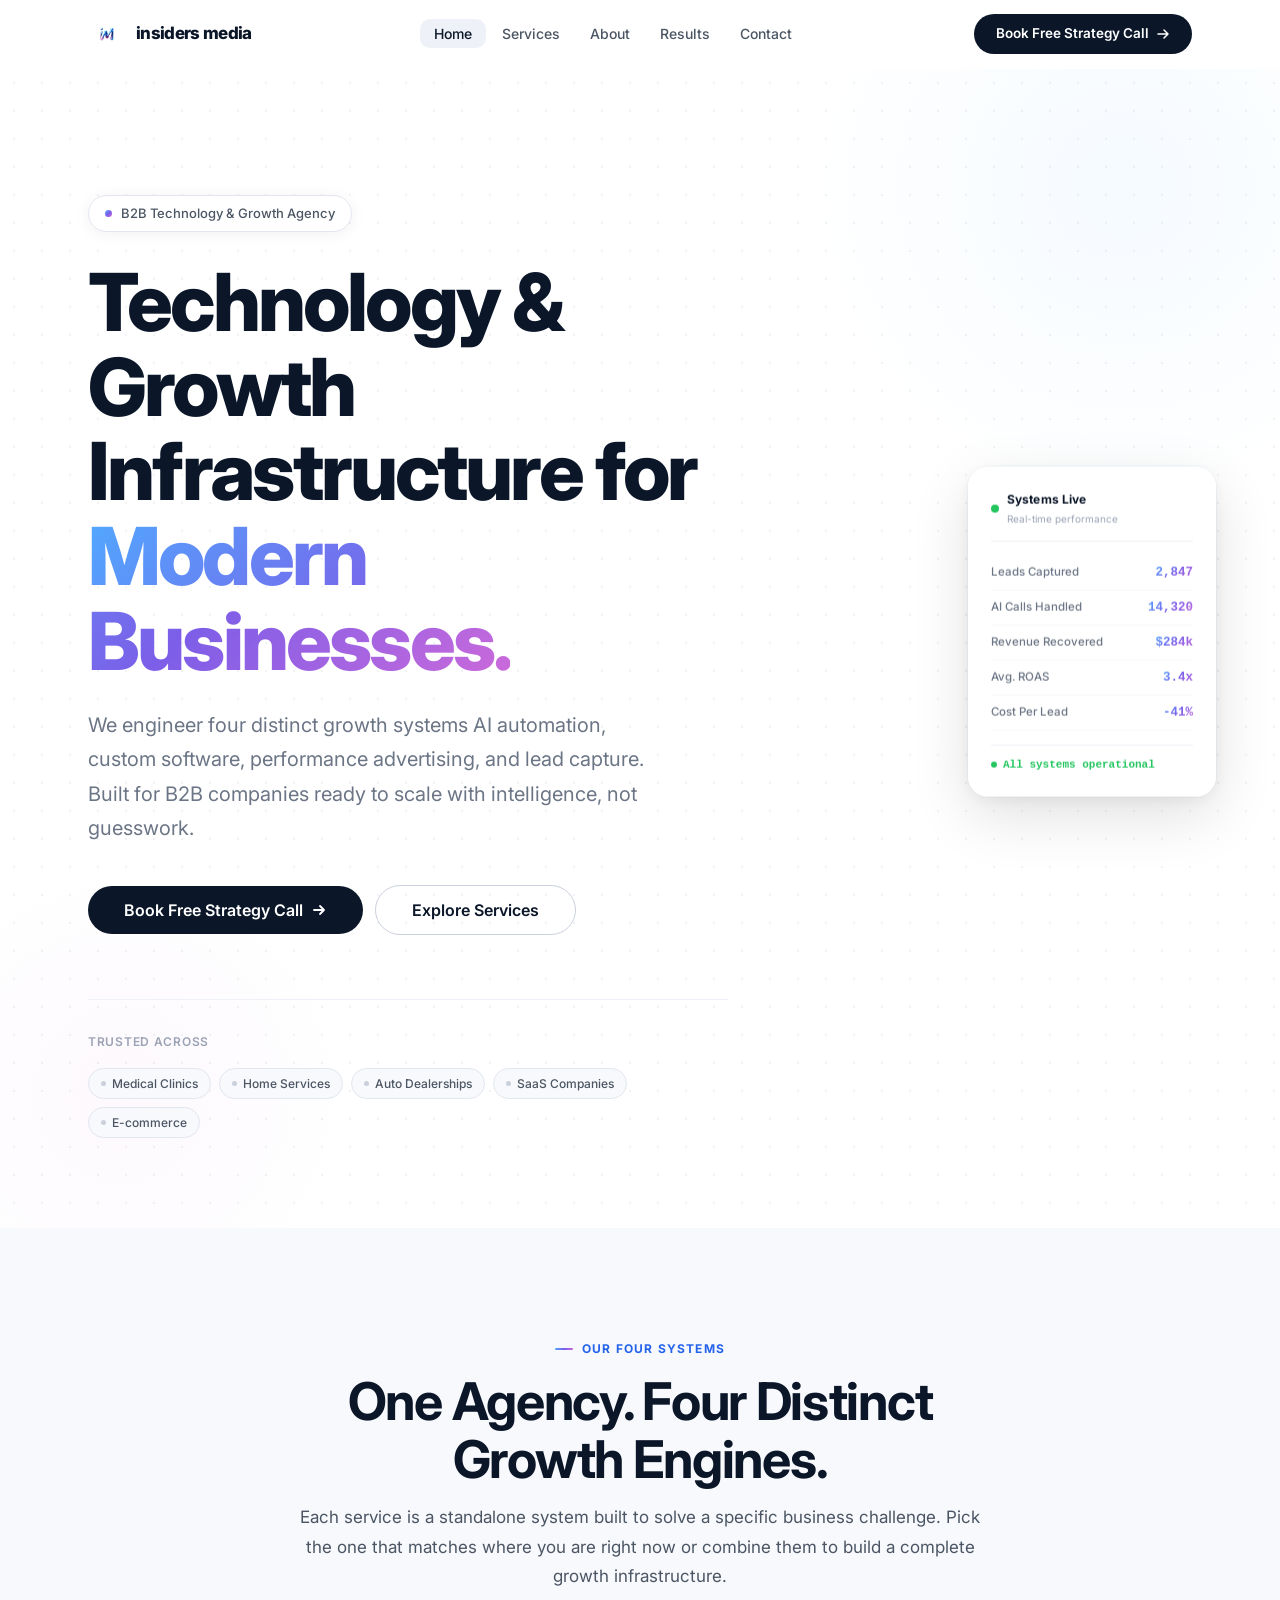
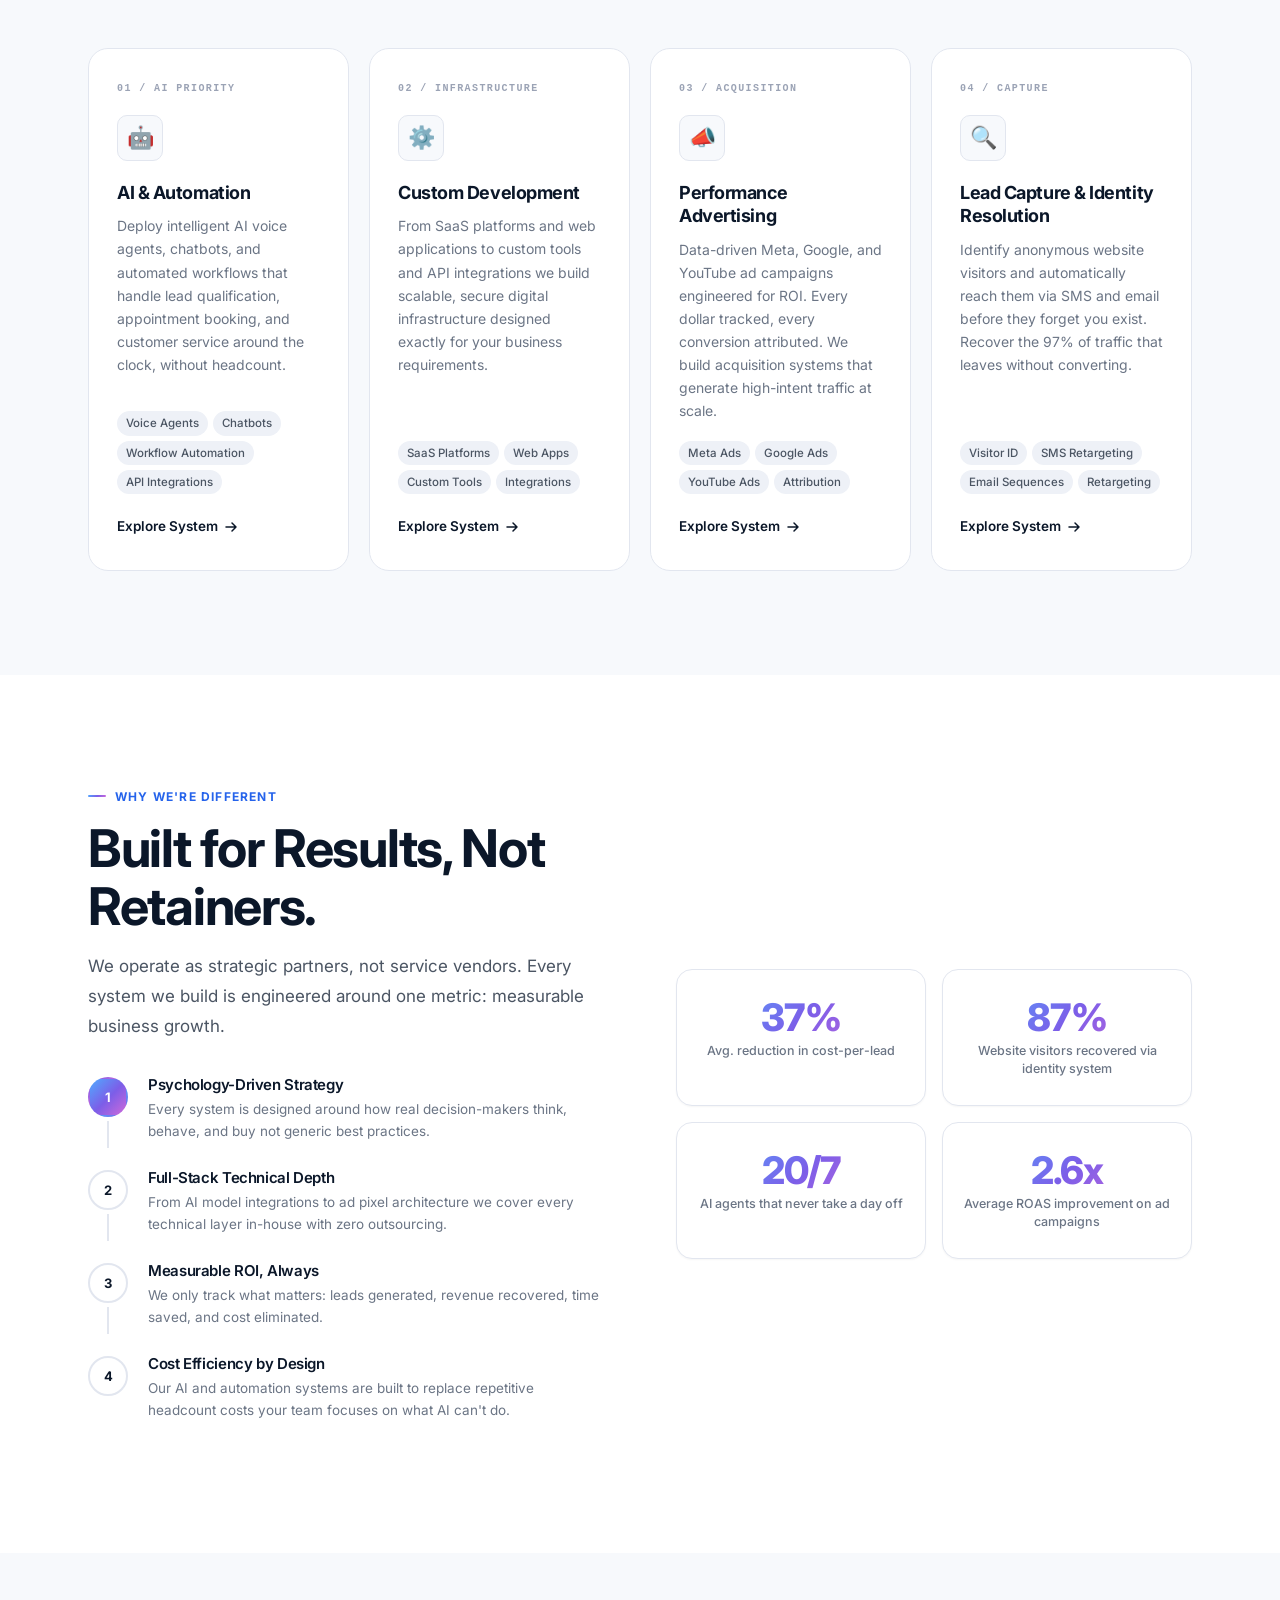
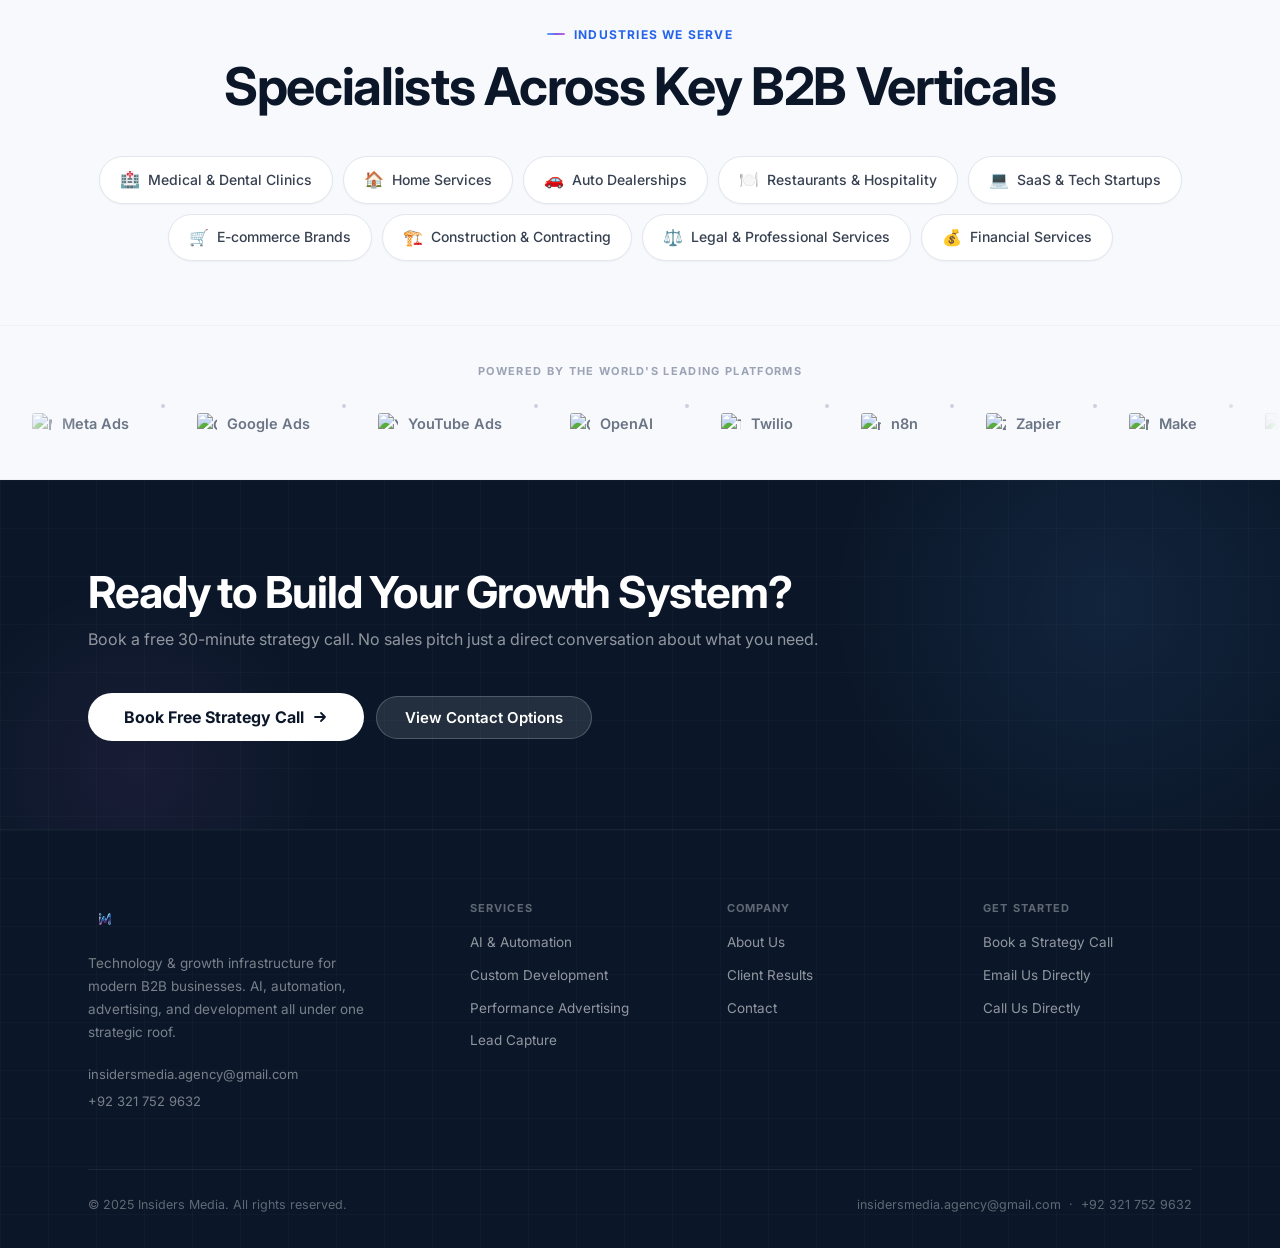
==== index.html @ ef4b0800 "Initial commit: Insiders Media website rebuild" ====
<!DOCTYPE html>
<html lang="en">
<head>
  <meta charset="UTF-8" />
  <meta name="viewport" content="width=device-width, initial-scale=1.0" />
  <meta name="description" content="Insiders Media is a B2B Technology & Growth Agency delivering AI automation, custom software, performance advertising, and lead capture systems that scale your business." />
  <meta name="author" content="Insiders Media" />
  <meta property="og:title" content="Insiders Media B2B Technology & Growth Agency" />
  <meta property="og:description" content="AI automation, custom development, performance advertising, and lead capture systems for modern B2B businesses." />
  <meta property="og:type" content="website" />
  <title>Insiders Media Technology & Growth Infrastructure for Modern Businesses</title>
  <link rel="icon" href="assets/logo-icon.png" type="image/png" />
  <link rel="stylesheet" href="css/style.css" />
</head>
<body>

<!-- ══════════════════════════════════════════════════════════
     NAVIGATION
══════════════════════════════════════════════════════════ -->
<nav class="nav" id="main-nav" role="navigation" aria-label="Main navigation">
  <div class="nav__inner">
    <a href="index.html" class="nav__logo" aria-label="Insiders Media Home">
      <img src="assets/logo-icon.png" alt="Insiders Media logo" />
      <span class="nav__logo-text">insiders media</span>
    </a>
    <ul class="nav__links" role="list">
      <li><a href="index.html">Home</a></li>
      <li><a href="services.html">Services</a></li>
      <li><a href="about.html">About</a></li>
      <li><a href="results.html">Results</a></li>
      <li><a href="contact.html">Contact</a></li>
    </ul>
    <a href="contact.html" class="nav__cta desktop-cta" id="nav-cta-desktop">
      <span>Book Free Strategy Call</span>
      <svg class="arrow" width="14" height="14" viewBox="0 0 14 14" fill="none"><path d="M2 7h10M8 3l4 4-4 4" stroke="currentColor" stroke-width="1.5" stroke-linecap="round" stroke-linejoin="round"/></svg>
    </a>
    <button class="nav__hamburger" id="hamburger" aria-label="Toggle navigation" aria-expanded="false">
      <span></span><span></span><span></span>
    </button>
  </div>
  <div class="nav__mobile" id="mobile-menu" role="menu">
    <a href="index.html" role="menuitem">Home</a>
    <a href="services.html" role="menuitem">Services</a>
    <a href="about.html" role="menuitem">About</a>
    <a href="results.html" role="menuitem">Results</a>
    <a href="contact.html" role="menuitem">Contact</a>
    <a href="contact.html" class="nav__cta" id="nav-cta-mobile" role="menuitem">Book Free Strategy Call</a>
  </div>
</nav>

<!-- ══════════════════════════════════════════════════════════
     HERO
══════════════════════════════════════════════════════════ -->
<section class="hero" aria-labelledby="hero-heading" style="position:relative;">
  <!-- Floating Metrics Card (visible on wide screens) -->
  <div class="hero-metrics" aria-hidden="true">
    <div class="hero-metrics__hdr">
      <span class="status-dot"></span>
      <div>
        <div class="hero-metrics__title">Systems Live</div>
        <div class="hero-metrics__sub">Real-time performance</div>
      </div>
    </div>
    <div class="metric-row">
      <span class="metric-lbl">Leads Captured</span>
      <span class="metric-val" data-tick="2847">2,847</span>
    </div>
    <div class="metric-row">
      <span class="metric-lbl">AI Calls Handled</span>
      <span class="metric-val" data-tick="14320">14,320</span>
    </div>
    <div class="metric-row">
      <span class="metric-lbl">Revenue Recovered</span>
      <span class="metric-val">$284k</span>
    </div>
    <div class="metric-row">
      <span class="metric-lbl">Avg. ROAS</span>
      <span class="metric-val">3.4x</span>
    </div>
    <div class="metric-row">
      <span class="metric-lbl">Cost Per Lead</span>
      <span class="metric-val">-41%</span>
    </div>
    <div class="hero-metrics__ftr">
      <span class="status-dot" style="width:6px;height:6px;"></span>
      All systems operational
    </div>
  </div>
  <div class="container">
    <div class="hero__inner">
      <div class="hero__badge fade-up">
        <span class="hero__badge-dot"></span>
        B2B Technology &amp; Growth Agency
      </div>
      <h1 id="hero-heading" class="fade-up delay-1">
        Technology &amp; Growth<br>
        Infrastructure for<br>
        <span class="gradient-text">Modern Businesses.</span>
      </h1>
      <p class="hero__desc fade-up delay-2">
        We engineer four distinct growth systems AI automation, custom software, performance advertising, and lead capture. Built for B2B companies ready to scale with intelligence, not guesswork.
      </p>
      <div class="hero__actions fade-up delay-3">
        <a href="contact.html" class="btn btn--primary btn--lg" id="hero-cta-primary">
          <span>Book Free Strategy Call</span>
          <svg class="arrow" width="16" height="16" viewBox="0 0 16 16" fill="none"><path d="M3 8h10M9 4l4 4-4 4" stroke="currentColor" stroke-width="1.8" stroke-linecap="round" stroke-linejoin="round"/></svg>
        </a>
        <a href="services.html" class="btn btn--outline btn--lg" id="hero-cta-secondary">
          <span>Explore Services</span>
        </a>
      </div>
      <div class="hero__trust fade-up delay-4">
        <span class="hero__trust-label">Trusted Across</span>
        <div class="hero__trust-items">
          <span class="trust-tag"><span class="trust-tag-dot"></span>Medical Clinics</span>
          <span class="trust-tag"><span class="trust-tag-dot"></span>Home Services</span>
          <span class="trust-tag"><span class="trust-tag-dot"></span>Auto Dealerships</span>
          <span class="trust-tag"><span class="trust-tag-dot"></span>SaaS Companies</span>
          <span class="trust-tag"><span class="trust-tag-dot"></span>E-commerce</span>
        </div>
      </div>
    </div>
  </div>
</section>

<!-- ══════════════════════════════════════════════════════════
     4 PILLARS
══════════════════════════════════════════════════════════ -->
<section class="section section--alt" id="services" aria-labelledby="pillars-heading">
  <div class="container">
    <div class="section-header fade-up">
      <span class="section-label">Our Four Systems</span>
      <h2 id="pillars-heading">One Agency. Four Distinct Growth Engines.</h2>
      <p>Each service is a standalone system built to solve a specific business challenge. Pick the one that matches where you are right now or combine them to build a complete growth infrastructure.</p>
    </div>

    <div class="pillar-grid">
      <!-- Pillar 1: AI & Automation -->
      <article class="pillar-card fade-up delay-1" id="pillar-ai">
        <div class="pillar-card__num">01 / AI Priority</div>
        <div class="pillar-card__icon" data-hover="⚡">🤖</div>
        <h3>AI &amp; Automation</h3>
        <p>Deploy intelligent AI voice agents, chatbots, and automated workflows that handle lead qualification, appointment booking, and customer service around the clock, without headcount.</p>
        <div class="pillar-card__tags">
          <span class="tag">Voice Agents</span>
          <span class="tag">Chatbots</span>
          <span class="tag">Workflow Automation</span>
          <span class="tag">API Integrations</span>
        </div>
        <a href="services.html#ai-automation" class="pillar-card__link" id="pillar-ai-link">
          Explore System
          <svg width="14" height="14" viewBox="0 0 14 14" fill="none"><path d="M2 7h10M8 3l4 4-4 4" stroke="currentColor" stroke-width="1.5" stroke-linecap="round" stroke-linejoin="round"/></svg>
        </a>
      </article>

      <!-- Pillar 2: Custom Development -->
      <article class="pillar-card fade-up delay-2" id="pillar-dev">
        <div class="pillar-card__num">02 / Infrastructure</div>
        <div class="pillar-card__icon" data-hover="🚀">⚙️</div>
        <h3>Custom Development</h3>
        <p>From SaaS platforms and web applications to custom tools and API integrations we build scalable, secure digital infrastructure designed exactly for your business requirements.</p>
        <div class="pillar-card__tags">
          <span class="tag">SaaS Platforms</span>
          <span class="tag">Web Apps</span>
          <span class="tag">Custom Tools</span>
          <span class="tag">Integrations</span>
        </div>
        <a href="services.html#development" class="pillar-card__link" id="pillar-dev-link">
          Explore System
          <svg width="14" height="14" viewBox="0 0 14 14" fill="none"><path d="M2 7h10M8 3l4 4-4 4" stroke="currentColor" stroke-width="1.5" stroke-linecap="round" stroke-linejoin="round"/></svg>
        </a>
      </article>

      <!-- Pillar 3: Advertising -->
      <article class="pillar-card fade-up delay-3" id="pillar-ads">
        <div class="pillar-card__num">03 / Acquisition</div>
        <div class="pillar-card__icon" data-hover="📊">📣</div>
        <h3>Performance Advertising</h3>
        <p>Data-driven Meta, Google, and YouTube ad campaigns engineered for ROI. Every dollar tracked, every conversion attributed. We build acquisition systems that generate high-intent traffic at scale.</p>
        <div class="pillar-card__tags">
          <span class="tag">Meta Ads</span>
          <span class="tag">Google Ads</span>
          <span class="tag">YouTube Ads</span>
          <span class="tag">Attribution</span>
        </div>
        <a href="services.html#advertising" class="pillar-card__link" id="pillar-ads-link">
          Explore System
          <svg width="14" height="14" viewBox="0 0 14 14" fill="none"><path d="M2 7h10M8 3l4 4-4 4" stroke="currentColor" stroke-width="1.5" stroke-linecap="round" stroke-linejoin="round"/></svg>
        </a>
      </article>

      <!-- Pillar 4: Lead Capture -->
      <article class="pillar-card fade-up delay-4" id="pillar-lead">
        <div class="pillar-card__num">04 / Capture</div>
        <div class="pillar-card__icon" data-hover="🎯">🔍</div>
        <h3>Lead Capture &amp; Identity Resolution</h3>
        <p>Identify anonymous website visitors and automatically reach them via SMS and email before they forget you exist. Recover the 97% of traffic that leaves without converting.</p>
        <div class="pillar-card__tags">
          <span class="tag">Visitor ID</span>
          <span class="tag">SMS Retargeting</span>
          <span class="tag">Email Sequences</span>
          <span class="tag">Retargeting</span>
        </div>
        <a href="services.html#lead-capture" class="pillar-card__link" id="pillar-lead-link">
          Explore System
          <svg width="14" height="14" viewBox="0 0 14 14" fill="none"><path d="M2 7h10M8 3l4 4-4 4" stroke="currentColor" stroke-width="1.5" stroke-linecap="round" stroke-linejoin="round"/></svg>
        </a>
      </article>
    </div>
  </div>
</section>

<!-- ══════════════════════════════════════════════════════════
     WHY INSIDERS MEDIA
══════════════════════════════════════════════════════════ -->
<section class="section" id="why-us" aria-labelledby="why-heading">
  <div class="container">
    <div class="why-grid">
      <div class="why-text fade-up">
        <span class="section-label">Why We're Different</span>
        <h2 id="why-heading">Built for Results, Not Retainers.</h2>
        <p>We operate as strategic partners, not service vendors. Every system we build is engineered around one metric: measurable business growth.</p>

        <div class="methodology-steps mt-8">
          <div class="mstep active">
            <div class="mstep__num">1</div>
            <div class="mstep__content">
              <h4>Psychology-Driven Strategy</h4>
              <p>Every system is designed around how real decision-makers think, behave, and buy not generic best practices.</p>
            </div>
          </div>
          <div class="mstep">
            <div class="mstep__num">2</div>
            <div class="mstep__content">
              <h4>Full-Stack Technical Depth</h4>
              <p>From AI model integrations to ad pixel architecture we cover every technical layer in-house with zero outsourcing.</p>
            </div>
          </div>
          <div class="mstep">
            <div class="mstep__num">3</div>
            <div class="mstep__content">
              <h4>Measurable ROI, Always</h4>
              <p>We only track what matters: leads generated, revenue recovered, time saved, and cost eliminated.</p>
            </div>
          </div>
          <div class="mstep">
            <div class="mstep__num">4</div>
            <div class="mstep__content">
              <h4>Cost Efficiency by Design</h4>
              <p>Our AI and automation systems are built to replace repetitive headcount costs your team focuses on what AI can't do.</p>
            </div>
          </div>
        </div>
      </div>

      <div class="stats-quad fade-up delay-2">
        <div class="stat-box">
          <div class="stat-box__num" data-counter="41" data-suffix="%">41%</div>
          <div class="stat-box__label">Avg. reduction in cost-per-lead</div>
        </div>
        <div class="stat-box">
          <div class="stat-box__num" data-counter="97" data-suffix="%">97%</div>
          <div class="stat-box__label">Website visitors recovered via identity system</div>
        </div>
        <div class="stat-box">
          <div class="stat-box__num" data-counter="24" data-suffix="/7">24/7</div>
          <div class="stat-box__label">AI agents that never take a day off</div>
        </div>
        <div class="stat-box">
          <div class="stat-box__num" data-counter="3.2" data-suffix="x">3.2x</div>
          <div class="stat-box__label">Average ROAS improvement on ad campaigns</div>
        </div>
      </div>
    </div>
  </div>
</section>

<!-- ══════════════════════════════════════════════════════════
     INDUSTRIES
══════════════════════════════════════════════════════════ -->
<section class="section--sm section--alt" aria-labelledby="industries-heading">
  <div class="container text-center">
    <span class="section-label" style="justify-content: center;">Industries We Serve</span>
    <h2 id="industries-heading" class="fade-up">Specialists Across Key B2B Verticals</h2>
    <div class="industries-wrap fade-up delay-1">
      <span class="industry-pill"><span class="industry-pill-icon">🏥</span> Medical &amp; Dental Clinics</span>
      <span class="industry-pill"><span class="industry-pill-icon">🏠</span> Home Services</span>
      <span class="industry-pill"><span class="industry-pill-icon">🚗</span> Auto Dealerships</span>
      <span class="industry-pill"><span class="industry-pill-icon">🍽️</span> Restaurants &amp; Hospitality</span>
      <span class="industry-pill"><span class="industry-pill-icon">💻</span> SaaS &amp; Tech Startups</span>
      <span class="industry-pill"><span class="industry-pill-icon">🛒</span> E-commerce Brands</span>
      <span class="industry-pill"><span class="industry-pill-icon">🏗️</span> Construction &amp; Contracting</span>
      <span class="industry-pill"><span class="industry-pill-icon">⚖️</span> Legal &amp; Professional Services</span>
      <span class="industry-pill"><span class="industry-pill-icon">💰</span> Financial Services</span>
    </div>
  </div>
</section>

<!-- ══════════════════════════════════════════════════════════
     TECH STACK TICKER
══════════════════════════════════════════════════════════ -->
<section class="ticker-section" aria-label="Technology partners">
  <p class="ticker-label">Powered by the world's leading platforms</p>
  <div class="ticker-wrapper">
    <div class="ticker-track" id="ticker-track">
      <div class="ticker-item"><img src="https://cdn.simpleicons.org/meta/1877F2" class="ticker-logo" alt="Meta"> Meta Ads</div>
      <div class="ticker-sep"></div>
      <div class="ticker-item"><img src="https://cdn.simpleicons.org/googleads/4285F4" class="ticker-logo" alt="Google Ads"> Google Ads</div>
      <div class="ticker-sep"></div>
      <div class="ticker-item"><img src="https://cdn.simpleicons.org/youtube/FF0000" class="ticker-logo" alt="YouTube"> YouTube Ads</div>
      <div class="ticker-sep"></div>
      <div class="ticker-item"><img src="https://cdn.simpleicons.org/openai/000000" class="ticker-logo" alt="OpenAI"> OpenAI</div>
      <div class="ticker-sep"></div>
      <div class="ticker-item"><img src="https://cdn.simpleicons.org/twilio/F22F46" class="ticker-logo" alt="Twilio"> Twilio</div>
      <div class="ticker-sep"></div>
      <div class="ticker-item"><img src="https://cdn.simpleicons.org/n8n/EA4B71" class="ticker-logo" alt="n8n"> n8n</div>
      <div class="ticker-sep"></div>
      <div class="ticker-item"><img src="https://cdn.simpleicons.org/zapier/FF4A00" class="ticker-logo" alt="Zapier"> Zapier</div>
      <div class="ticker-sep"></div>
      <div class="ticker-item"><img src="https://cdn.simpleicons.org/make/6D00CC" class="ticker-logo" alt="Make"> Make</div>
      <div class="ticker-sep"></div>
      <div class="ticker-item"><img src="https://cdn.simpleicons.org/stripe/635BFF" class="ticker-logo" alt="Stripe"> Stripe</div>
      <div class="ticker-sep"></div>
      <div class="ticker-item"><img src="https://cdn.simpleicons.org/hubspot/FF7A59" class="ticker-logo" alt="HubSpot"> HubSpot</div>
      <div class="ticker-sep"></div>
      <div class="ticker-item"><img src="https://cdn.simpleicons.org/supabase/3ECF8E" class="ticker-logo" alt="Supabase"> Supabase</div>
      <div class="ticker-sep"></div>
      <div class="ticker-item"><img src="https://cdn.simpleicons.org/airtable/18BFFF" class="ticker-logo" alt="Airtable"> Airtable</div>
      <div class="ticker-sep"></div>
      <div class="ticker-item"><img src="https://cdn.simpleicons.org/react/61DAFB" class="ticker-logo" alt="React"> React</div>
      <div class="ticker-sep"></div>
      <div class="ticker-item"><img src="https://cdn.simpleicons.org/vercel/000000" class="ticker-logo" alt="Vercel"> Vercel</div>
      <div class="ticker-sep"></div>
    </div>
  </div>
</section>

<!-- ══════════════════════════════════════════════════════════
     CTA BANNER
══════════════════════════════════════════════════════════ -->
<section class="cta-banner section" id="book-call" aria-labelledby="cta-heading">
  <div class="container">
    <div class="cta-banner__inner">
      <div class="cta-banner__text fade-up">
        <h2 id="cta-heading">Ready to Build Your Growth System?</h2>
        <p>Book a free 30-minute strategy call. No sales pitch just a direct conversation about what you need.</p>
      </div>
      <div class="cta-banner__actions fade-up delay-2">
        <a href="https://calendly.com/madilnazir132/30min" target="_blank" rel="noopener" class="btn btn--white btn--lg" id="cta-banner-calendly">
          <span>Book Free Strategy Call</span>
          <svg class="arrow" width="16" height="16" viewBox="0 0 16 16" fill="none"><path d="M3 8h10M9 4l4 4-4 4" stroke="currentColor" stroke-width="1.8" stroke-linecap="round" stroke-linejoin="round"/></svg>
        </a>
        <a href="contact.html" class="btn btn--ghost" id="cta-banner-contact">
          <span>View Contact Options</span>
        </a>
      </div>
    </div>
  </div>
</section>

<!-- ══════════════════════════════════════════════════════════
     FOOTER
══════════════════════════════════════════════════════════ -->
<footer class="footer" role="contentinfo">
  <div class="container">
    <div class="footer__grid">
      <div class="footer__brand">
        <img src="assets/logo-icon.png" alt="Insiders Media" />
        <p>Technology &amp; growth infrastructure for modern B2B businesses. AI, automation, advertising, and development all under one strategic roof.</p>
        <div class="footer__brand-contact">
          <a href="mailto:insidersmedia.agency@gmail.com">insidersmedia.agency@gmail.com</a>
          <a href="tel:+923217529632">+92 321 752 9632</a>
        </div>
      </div>
      <div class="footer__col">
        <h5>Services</h5>
        <a href="services.html#ai-automation">AI &amp; Automation</a>
        <a href="services.html#development">Custom Development</a>
        <a href="services.html#advertising">Performance Advertising</a>
        <a href="services.html#lead-capture">Lead Capture</a>
      </div>
      <div class="footer__col">
        <h5>Company</h5>
        <a href="about.html">About Us</a>
        <a href="results.html">Client Results</a>
        <a href="contact.html">Contact</a>
      </div>
      <div class="footer__col">
        <h5>Get Started</h5>
        <a href="https://calendly.com/madilnazir132/30min" target="_blank" rel="noopener">Book a Strategy Call</a>
        <a href="mailto:insidersmedia.agency@gmail.com">Email Us Directly</a>
        <a href="tel:+923217529632">Call Us Directly</a>
      </div>
    </div>
    <div class="footer__bottom">
      <p>&copy; 2025 Insiders Media. All rights reserved.</p>
      <p>insidersmedia.agency@gmail.com &nbsp;·&nbsp; +92 321 752 9632</p>
    </div>
  </div>
</footer>

<script src="js/main.js"></script>
</body>
</html>
---- css/style.css ----
/* ============================================================
   INSIDERS MEDIA — MASTER STYLESHEET
   Premium B2B Technology & Growth Agency
   Design: Clean white, navy, logo-gradient accents
   ============================================================ */

@import url('https://fonts.googleapis.com/css2?family=Inter:wght@300;400;500;600;700;800;900&display=swap');

/* ============================================================
   DESIGN TOKENS
   ============================================================ */
:root {
  /* Base */
  --white: #FFFFFF;
  --off-white: #FAFBFD;
  --gray-50: #F7F9FC;
  --gray-100: #EEF1F7;
  --gray-200: #E2E6EF;
  --gray-300: #CBD0DD;
  --gray-400: #9BA3B5;
  --gray-500: #6B7585;
  --gray-600: #4B5563;
  --gray-700: #374151;
  --gray-800: #1E2535;

  /* Brand Navy */
  --navy: #0B1729;
  --navy-mid: #102040;
  --navy-soft: #1C3260;

  /* Brand Blue */
  --blue: #1E40AF;
  --blue-mid: #2563EB;
  --blue-light: #DBEAFE;

  /* Logo Gradient Palette (pulled from iM logo) */
  --logo-blue: #50AAFF;
  --logo-purple: #7C5EE8;
  --logo-pink: #CE6ADA;

  /* The Accent Gradient — USE SPARINGLY */
  --ag: linear-gradient(135deg, #50AAFF 0%, #7C5EE8 52%, #CE6ADA 100%);
  --ag-text: linear-gradient(135deg, #50AAFF 0%, #7C5EE8 52%, #CE6ADA 100%);

  /* Typography */
  --font: 'Inter', -apple-system, BlinkMacSystemFont, 'Segoe UI', sans-serif;

  /* Radius */
  --r-sm: 6px;
  --r-md: 10px;
  --r-lg: 16px;
  --r-xl: 20px;
  --r-2xl: 28px;
  --r-full: 9999px;

  /* Shadows */
  --sh-xs: 0 1px 2px rgba(0,0,0,0.04);
  --sh-sm: 0 1px 4px rgba(0,0,0,0.06), 0 2px 10px rgba(0,0,0,0.04);
  --sh-md: 0 4px 20px rgba(0,0,0,0.07), 0 1px 4px rgba(0,0,0,0.04);
  --sh-lg: 0 8px 36px rgba(0,0,0,0.09), 0 2px 8px rgba(0,0,0,0.04);
  --sh-xl: 0 20px 60px rgba(0,0,0,0.12), 0 4px 16px rgba(0,0,0,0.06);

  /* Transitions */
  --ease: cubic-bezier(0.4, 0, 0.2, 1);
  --tf: 0.15s cubic-bezier(0.4, 0, 0.2, 1);
  --tm: 0.25s cubic-bezier(0.4, 0, 0.2, 1);
  --ts: 0.4s cubic-bezier(0.4, 0, 0.2, 1);

  /* Layout */
  --max-w: 1200px;
  --pad: 0 clamp(20px, 5vw, 48px);
}

/* ============================================================
   RESET
   ============================================================ */
*, *::before, *::after { box-sizing: border-box; margin: 0; padding: 0; }
html { scroll-behavior: smooth; font-size: 16px; -webkit-text-size-adjust: 100%; }
body {
  font-family: var(--font);
  color: var(--gray-700);
  background: var(--white);
  -webkit-font-smoothing: antialiased;
  -moz-osx-font-smoothing: grayscale;
  overflow-x: hidden;
  line-height: 1.6;
}
img, svg { max-width: 100%; display: block; }
a { color: inherit; text-decoration: none; }
button { cursor: pointer; font-family: var(--font); border: none; background: none; }
ul, ol { list-style: none; }
input, textarea { font-family: var(--font); }

/* ============================================================
   TYPOGRAPHY
   ============================================================ */
h1, h2, h3, h4, h5, h6 {
  color: var(--navy);
  line-height: 1.12;
  letter-spacing: -0.025em;
  font-weight: 700;
}
h1 { font-size: clamp(40px, 6vw, 74px); font-weight: 800; }
h2 { font-size: clamp(30px, 4.5vw, 52px); }
h3 { font-size: clamp(20px, 3vw, 28px); font-weight: 600; }
h4 { font-size: 17px; font-weight: 600; }
p  { color: var(--gray-600); line-height: 1.75; }
.lead { font-size: clamp(16px, 2vw, 19px); color: var(--gray-500); line-height: 1.7; }

.gradient-text {
  background: var(--ag-text);
  -webkit-background-clip: text;
  -webkit-text-fill-color: transparent;
  background-clip: text;
}

/* ============================================================
   LAYOUT UTILITIES
   ============================================================ */
.container {
  max-width: var(--max-w);
  margin: 0 auto;
  padding: var(--pad);
}

.section         { padding: clamp(64px, 10vw, 104px) 0; }
.section--sm     { padding: clamp(40px, 6vw, 64px) 0; }
.section--alt    { background: var(--gray-50); }
.section--navy   { background: var(--navy); }

.section-header  { text-align: center; max-width: 680px; margin: 0 auto 56px; }
.section-header p { margin-top: 14px; font-size: 17px; }

.section-label {
  display: inline-flex;
  align-items: center;
  gap: 9px;
  font-size: 12px;
  font-weight: 700;
  letter-spacing: 0.1em;
  text-transform: uppercase;
  color: var(--blue-mid);
  margin-bottom: 14px;
}
.section-label::before {
  content: '';
  display: block;
  width: 18px;
  height: 2px;
  background: var(--ag);
  border-radius: 2px;
  flex-shrink: 0;
}

.gradient-rule { width: 40px; height: 2px; background: var(--ag); border-radius: 2px; margin: 16px 0 24px; }
.gradient-rule--center { margin: 16px auto 24px; }

.grid-2 { display: grid; grid-template-columns: repeat(2, 1fr); gap: 28px; }
.grid-3 { display: grid; grid-template-columns: repeat(3, 1fr); gap: 24px; }
.grid-4 { display: grid; grid-template-columns: repeat(4, 1fr); gap: 20px; }

@media (max-width: 1024px) {
  .grid-4 { grid-template-columns: repeat(2, 1fr); }
  .grid-3 { grid-template-columns: repeat(2, 1fr); }
}
@media (max-width: 600px) {
  .grid-4, .grid-3, .grid-2 { grid-template-columns: 1fr; }
}

/* ============================================================
   NAVIGATION
   ============================================================ */
.nav {
  position: sticky;
  top: 0;
  z-index: 1000;
  background: rgba(255,255,255,0.96);
  backdrop-filter: blur(14px);
  -webkit-backdrop-filter: blur(14px);
  border-bottom: 1px solid transparent;
  transition: border-color var(--tm), box-shadow var(--tm);
}
.nav.scrolled {
  border-bottom-color: var(--gray-200);
  box-shadow: var(--sh-sm);
}
.nav__inner {
  max-width: var(--max-w);
  margin: 0 auto;
  padding: var(--pad);
  height: 68px;
  display: flex;
  align-items: center;
  justify-content: space-between;
  gap: 24px;
}
.nav__logo {
  display: flex;
  align-items: center;
  gap: 10px;
  flex-shrink: 0;
}
.nav__logo img {
  height: 38px;
  width: auto;
}
.nav__logo-text {
  font-size: 17px;
  font-weight: 800;
  color: var(--navy);
  letter-spacing: -0.04em;
}
.nav__links {
  display: flex;
  align-items: center;
  gap: 2px;
  flex: 1;
  justify-content: center;
}
.nav__links a {
  padding: 6px 14px;
  font-size: 14px;
  font-weight: 500;
  color: var(--gray-600);
  border-radius: var(--r-md);
  transition: color var(--tf), background var(--tf);
}
.nav__links a:hover, .nav__links a.active {
  color: var(--navy);
  background: var(--gray-100);
}
.nav__cta {
  display: inline-flex;
  align-items: center;
  gap: 7px;
  padding: 9px 22px;
  background: var(--navy);
  color: white !important;
  font-size: 13.5px;
  font-weight: 600;
  border-radius: var(--r-full);
  transition: var(--tm);
  white-space: nowrap;
  position: relative;
  overflow: hidden;
  flex-shrink: 0;
}
.nav__cta::before {
  content: '';
  position: absolute;
  inset: 0;
  background: var(--ag);
  opacity: 0;
  transition: opacity var(--tm);
}
.nav__cta:hover::before { opacity: 1; }
.nav__cta:hover { transform: translateY(-1px); box-shadow: 0 6px 20px rgba(11,23,41,0.22); }
.nav__cta > * { position: relative; z-index: 1; }

/* Hamburger */
.nav__hamburger {
  display: none;
  flex-direction: column;
  gap: 5px;
  padding: 6px;
  cursor: pointer;
  background: none;
  border: none;
  border-radius: var(--r-sm);
}
.nav__hamburger span {
  display: block;
  width: 22px;
  height: 2px;
  background: var(--navy);
  border-radius: 2px;
  transition: var(--tm);
}
.nav__hamburger.active span:nth-child(1) { transform: translateY(7px) rotate(45deg); }
.nav__hamburger.active span:nth-child(2) { opacity: 0; transform: scaleX(0); }
.nav__hamburger.active span:nth-child(3) { transform: translateY(-7px) rotate(-45deg); }

/* Mobile Drawer */
.nav__mobile {
  display: none;
  flex-direction: column;
  background: white;
  border-top: 1px solid var(--gray-100);
  padding-bottom: 16px;
}
.nav__mobile.open { display: flex; }
.nav__mobile a {
  display: block;
  padding: 12px clamp(20px, 5vw, 48px);
  font-size: 15px;
  font-weight: 500;
  color: var(--gray-700);
  transition: background var(--tf);
}
.nav__mobile a:hover { background: var(--gray-50); color: var(--navy); }
.nav__mobile .nav__cta {
  margin: 12px clamp(20px, 5vw, 48px) 0;
  border-radius: var(--r-md);
  justify-content: center;
}

@media (max-width: 820px) {
  .nav__links { display: none; }
  .nav__cta.desktop-cta { display: none; }
  .nav__hamburger { display: flex; }
}

/* ============================================================
   BUTTONS
   ============================================================ */
.btn {
  display: inline-flex;
  align-items: center;
  gap: 8px;
  padding: 13px 28px;
  font-size: 15px;
  font-weight: 600;
  border-radius: var(--r-full);
  transition: var(--tm);
  cursor: pointer;
  text-decoration: none;
  border: none;
  white-space: nowrap;
  position: relative;
  overflow: hidden;
  line-height: 1;
}
.btn > span, .btn > svg { position: relative; z-index: 1; }

.btn--primary {
  background: var(--navy);
  color: white;
}
.btn--primary::before {
  content: '';
  position: absolute;
  inset: 0;
  background: var(--ag);
  opacity: 0;
  transition: opacity var(--tm);
}
.btn--primary:hover::before { opacity: 1; }
.btn--primary:hover { transform: translateY(-2px); box-shadow: 0 10px 30px rgba(11,23,41,0.22); }

.btn--outline {
  background: transparent;
  color: var(--navy);
  border: 1.5px solid var(--gray-300);
}
.btn--outline:hover {
  border-color: var(--navy);
  background: var(--gray-50);
  transform: translateY(-1px);
}

.btn--white {
  background: white;
  color: var(--navy);
  font-weight: 700;
}
.btn--white:hover { background: var(--gray-100); transform: translateY(-1px); }

.btn--ghost {
  background: rgba(255,255,255,0.1);
  color: white;
  border: 1px solid rgba(255,255,255,0.2);
}
.btn--ghost:hover { background: rgba(255,255,255,0.18); transform: translateY(-1px); }

.btn--lg { padding: 16px 36px; font-size: 16px; }
.btn--sm { padding: 8px 18px; font-size: 13px; }

.btn .arrow { transition: transform var(--tf); }
.btn:hover .arrow { transform: translateX(4px); }

/* ============================================================
   HERO
   ============================================================ */
.hero {
  padding: clamp(80px, 14vh, 150px) 0 clamp(64px, 10vh, 110px);
  background: var(--white);
  position: relative;
  overflow: hidden;
}
.hero::before {
  content: '';
  position: absolute;
  top: -20%;
  right: -15%;
  width: 700px;
  height: 700px;
  background: radial-gradient(circle, rgba(80,170,255,0.055) 0%, transparent 65%);
  pointer-events: none;
}
.hero::after {
  content: '';
  position: absolute;
  bottom: -10%;
  left: -10%;
  width: 500px;
  height: 500px;
  background: radial-gradient(circle, rgba(206,106,218,0.045) 0%, transparent 65%);
  pointer-events: none;
}
.hero__inner { position: relative; z-index: 1; max-width: 880px; }

.hero__badge {
  display: inline-flex;
  align-items: center;
  gap: 9px;
  padding: 7px 16px;
  background: var(--gray-50);
  border: 1px solid var(--gray-200);
  border-radius: var(--r-full);
  font-size: 13px;
  font-weight: 500;
  color: var(--gray-600);
  margin-bottom: 28px;
}
.hero__badge-dot {
  width: 7px;
  height: 7px;
  border-radius: 50%;
  background: var(--ag);
  flex-shrink: 0;
}

.hero h1 {
  font-size: clamp(42px, 6.5vw, 80px);
  font-weight: 800;
  letter-spacing: -0.035em;
  color: var(--navy);
  line-height: 1.06;
  margin-bottom: 24px;
}

.hero__desc {
  font-size: clamp(17px, 2vw, 20px);
  color: var(--gray-500);
  line-height: 1.72;
  max-width: 580px;
  margin-bottom: 40px;
}

.hero__actions {
  display: flex;
  flex-wrap: wrap;
  gap: 12px;
  align-items: center;
  margin-bottom: 64px;
}

.hero__trust {
  display: flex;
  align-items: center;
  gap: 16px;
  flex-wrap: wrap;
  padding-top: 32px;
  border-top: 1px solid var(--gray-100);
}
.hero__trust-label {
  font-size: 12px;
  font-weight: 600;
  letter-spacing: 0.06em;
  text-transform: uppercase;
  color: var(--gray-400);
}
.hero__trust-items {
  display: flex;
  gap: 8px;
  flex-wrap: wrap;
}
.trust-tag {
  display: inline-flex;
  align-items: center;
  gap: 6px;
  padding: 5px 12px;
  background: var(--gray-50);
  border: 1px solid var(--gray-200);
  border-radius: var(--r-full);
  font-size: 12px;
  font-weight: 500;
  color: var(--gray-600);
}
.trust-tag-dot { width: 5px; height: 5px; border-radius: 50%; background: var(--gray-300); }

/* ============================================================
   PILLAR CARDS
   ============================================================ */
.pillar-grid {
  display: grid;
  grid-template-columns: repeat(4, 1fr);
  gap: 20px;
}
@media (max-width: 1100px) { .pillar-grid { grid-template-columns: repeat(2, 1fr); } }
@media (max-width: 560px)  { .pillar-grid { grid-template-columns: 1fr; } }

.pillar-card {
  background: var(--white);
  border: 1px solid var(--gray-200);
  border-radius: var(--r-xl);
  padding: 32px 28px;
  transition: var(--tm);
  position: relative;
  overflow: hidden;
  display: flex;
  flex-direction: column;
  cursor: default;
}
.pillar-card::before {
  content: '';
  position: absolute;
  top: 0; left: 0; right: 0;
  height: 3px;
  background: var(--ag);
  opacity: 0;
  transition: opacity var(--tm);
}
.pillar-card:hover {
  border-color: var(--gray-300);
  box-shadow: var(--sh-lg);
  transform: translateY(-5px);
}
.pillar-card:hover::before { opacity: 1; }

.pillar-card__num {
  font-size: 11px;
  font-weight: 700;
  letter-spacing: 0.12em;
  text-transform: uppercase;
  color: var(--gray-400);
  margin-bottom: 18px;
}
.pillar-card__icon {
  width: 46px;
  height: 46px;
  background: var(--gray-50);
  border: 1px solid var(--gray-200);
  border-radius: var(--r-md);
  display: flex;
  align-items: center;
  justify-content: center;
  font-size: 22px;
  margin-bottom: 20px;
  transition: var(--tm);
}
.pillar-card:hover .pillar-card__icon {
  background: var(--navy);
  border-color: var(--navy);
}

.pillar-card h3 {
  font-size: 18px;
  font-weight: 700;
  color: var(--navy);
  margin-bottom: 10px;
  line-height: 1.3;
}
.pillar-card p {
  font-size: 14px;
  color: var(--gray-500);
  line-height: 1.65;
  flex-grow: 1;
}
.pillar-card__tags {
  display: flex;
  flex-wrap: wrap;
  gap: 5px;
  margin-top: 18px;
}
.tag {
  display: inline-block;
  padding: 3px 9px;
  background: var(--gray-100);
  color: var(--gray-600);
  font-size: 11.5px;
  font-weight: 500;
  border-radius: var(--r-full);
}

.pillar-card__link {
  display: inline-flex;
  align-items: center;
  gap: 6px;
  margin-top: 22px;
  font-size: 13.5px;
  font-weight: 600;
  color: var(--navy);
  transition: gap var(--tf);
}
.pillar-card__link:hover { gap: 10px; }

/* ============================================================
   WHY US / DIFFERENTIATORS
   ============================================================ */
.why-grid {
  display: grid;
  grid-template-columns: 1fr 1fr;
  gap: 72px;
  align-items: center;
}
@media (max-width: 900px) { .why-grid { grid-template-columns: 1fr; gap: 48px; } }

.why-text h2 { margin-bottom: 16px; }
.why-text > p { margin-bottom: 36px; font-size: 17px; }

.why-item {
  display: flex;
  gap: 16px;
  margin-bottom: 26px;
}
.why-item:last-child { margin-bottom: 0; }
.why-item__icon {
  flex-shrink: 0;
  width: 40px;
  height: 40px;
  background: var(--white);
  border: 1px solid var(--gray-200);
  border-radius: var(--r-md);
  display: flex;
  align-items: center;
  justify-content: center;
  font-size: 18px;
  box-shadow: var(--sh-xs);
  margin-top: 2px;
}
.why-item h4 { font-size: 15px; color: var(--navy); margin-bottom: 4px; }
.why-item p { font-size: 14px; color: var(--gray-500); line-height: 1.6; }

.stats-quad {
  display: grid;
  grid-template-columns: 1fr 1fr;
  gap: 16px;
}
.stat-box {
  background: var(--white);
  border: 1px solid var(--gray-200);
  border-radius: var(--r-lg);
  padding: 28px 20px;
  text-align: center;
  box-shadow: var(--sh-xs);
  transition: var(--tm);
}
.stat-box:hover { box-shadow: var(--sh-md); transform: translateY(-2px); }
.stat-box__num {
  font-size: 38px;
  font-weight: 800;
  letter-spacing: -0.03em;
  background: var(--ag);
  -webkit-background-clip: text;
  -webkit-text-fill-color: transparent;
  background-clip: text;
  line-height: 1;
  margin-bottom: 6px;
}
.stat-box__label {
  font-size: 12.5px;
  font-weight: 500;
  color: var(--gray-500);
  line-height: 1.4;
}

/* ============================================================
   INDUSTRIES GRID
   ============================================================ */
.industries-wrap {
  display: flex;
  flex-wrap: wrap;
  gap: 10px;
  justify-content: center;
  margin-top: 40px;
}
.industry-pill {
  display: inline-flex;
  align-items: center;
  gap: 8px;
  padding: 10px 20px;
  background: var(--white);
  border: 1px solid var(--gray-200);
  border-radius: var(--r-full);
  font-size: 14px;
  font-weight: 500;
  color: var(--gray-700);
  transition: var(--tf);
  box-shadow: var(--sh-xs);
}
.industry-pill:hover {
  background: var(--navy);
  color: white;
  border-color: var(--navy);
  transform: translateY(-2px);
  box-shadow: var(--sh-sm);
}
.industry-pill-icon { font-size: 16px; }

/* ============================================================
   TECH TICKER
   ============================================================ */
.ticker-section {
  overflow: hidden;
  border-top: 1px solid var(--gray-100);
  border-bottom: 1px solid var(--gray-100);
  background: var(--gray-50);
  padding: 36px 0;
}
.ticker-label {
  text-align: center;
  font-size: 11px;
  font-weight: 700;
  letter-spacing: 0.12em;
  text-transform: uppercase;
  color: var(--gray-400);
  margin-bottom: 22px;
}
.ticker-wrapper {
  overflow: hidden;
  position: relative;
}
.ticker-wrapper::before, .ticker-wrapper::after {
  content: '';
  position: absolute;
  top: 0; bottom: 0;
  width: 80px;
  z-index: 2;
}
.ticker-wrapper::before { left: 0; background: linear-gradient(90deg, var(--gray-50), transparent); }
.ticker-wrapper::after  { right: 0; background: linear-gradient(-90deg, var(--gray-50), transparent); }

.ticker-track {
  display: flex;
  width: max-content;
  animation: ticker 32s linear infinite;
}
.ticker-track:hover { animation-play-state: paused; }
@keyframes ticker {
  from { transform: translateX(0); }
  to   { transform: translateX(-50%); }
}
.ticker-item {
  display: flex;
  align-items: center;
  gap: 10px;
  padding: 8px 32px;
  font-size: 14.5px;
  font-weight: 600;
  color: var(--gray-500);
  white-space: nowrap;
  transition: color var(--tf);
}
.ticker-item:hover { color: var(--navy); }
.ticker-item-icon { font-size: 18px; }
.ticker-sep { width: 4px; height: 4px; border-radius: 50%; background: var(--gray-300); flex-shrink: 0; }

/* ============================================================
   CTA BANNER
   ============================================================ */
.cta-banner {
  background: var(--navy);
  padding: clamp(56px, 8vw, 88px) 0;
  position: relative;
  overflow: hidden;
}
.cta-banner::before {
  content: '';
  position: absolute;
  top: -50%;
  right: -10%;
  width: 600px;
  height: 600px;
  background: radial-gradient(circle, rgba(80,170,255,0.09) 0%, transparent 65%);
  pointer-events: none;
}
.cta-banner::after {
  content: '';
  position: absolute;
  bottom: -40%;
  left: -5%;
  width: 400px;
  height: 400px;
  background: radial-gradient(circle, rgba(206,106,218,0.07) 0%, transparent 65%);
  pointer-events: none;
}
.cta-banner__inner {
  position: relative;
  z-index: 1;
  display: flex;
  align-items: center;
  justify-content: space-between;
  gap: 40px;
  flex-wrap: wrap;
}
.cta-banner__text h2 {
  font-size: clamp(26px, 4vw, 44px);
  color: white;
  margin-bottom: 8px;
}
.cta-banner__text p {
  font-size: 16px;
  color: rgba(255,255,255,0.55);
}
.cta-banner__actions { display: flex; gap: 12px; flex-wrap: wrap; align-items: center; }

/* ============================================================
   FOOTER
   ============================================================ */
.footer {
  background: var(--navy);
  padding: 72px 0 32px;
  border-top: 1px solid rgba(255,255,255,0.05);
}
.footer__grid {
  display: grid;
  grid-template-columns: 1.6fr 1fr 1fr 1fr;
  gap: 48px;
  margin-bottom: 52px;
}
.footer__brand img { height: 34px; margin-bottom: 16px; opacity: 0.85; }
.footer__brand p { font-size: 13.5px; color: rgba(255,255,255,0.45); line-height: 1.7; max-width: 280px; }
.footer__brand-contact { margin-top: 20px; }
.footer__brand-contact a {
  display: block;
  font-size: 13px;
  color: rgba(255,255,255,0.45);
  margin-bottom: 6px;
  transition: color var(--tf);
}
.footer__brand-contact a:hover { color: rgba(255,255,255,0.8); }
.footer__col h5 {
  font-size: 11px;
  font-weight: 700;
  letter-spacing: 0.1em;
  text-transform: uppercase;
  color: rgba(255,255,255,0.35);
  margin-bottom: 18px;
}
.footer__col a {
  display: block;
  font-size: 13.5px;
  color: rgba(255,255,255,0.55);
  margin-bottom: 11px;
  transition: color var(--tf);
}
.footer__col a:hover { color: rgba(255,255,255,0.9); }
.footer__bottom {
  border-top: 1px solid rgba(255,255,255,0.07);
  padding-top: 24px;
  display: flex;
  align-items: center;
  justify-content: space-between;
  flex-wrap: wrap;
  gap: 12px;
}
.footer__bottom p { font-size: 12.5px; color: rgba(255,255,255,0.35); }

@media (max-width: 1024px) { .footer__grid { grid-template-columns: 1fr 1fr; } }
@media (max-width: 560px)  {
  .footer__grid { grid-template-columns: 1fr; }
  .footer__bottom { flex-direction: column; text-align: center; }
}

/* ============================================================
   PAGE HERO (inner pages)
   ============================================================ */
.page-hero {
  padding: clamp(56px, 10vw, 88px) 0 clamp(40px, 6vw, 64px);
  background: var(--white);
  border-bottom: 1px solid var(--gray-100);
}
.page-hero__label {
  font-size: 12px;
  font-weight: 700;
  letter-spacing: 0.1em;
  text-transform: uppercase;
  color: var(--blue-mid);
  margin-bottom: 14px;
  display: flex;
  align-items: center;
  gap: 8px;
}
.page-hero__label::before {
  content: '';
  width: 16px;
  height: 2px;
  background: var(--ag);
  border-radius: 2px;
}
.page-hero h1 { font-size: clamp(34px, 5vw, 60px); margin-bottom: 16px; }
.page-hero p { font-size: 18px; color: var(--gray-500); max-width: 600px; }

/* ============================================================
   SERVICES PAGE
   ============================================================ */
.service-section {
  padding: clamp(64px, 9vw, 96px) 0;
}
.service-section:nth-child(even) { background: var(--gray-50); }

.service-header {
  display: flex;
  align-items: flex-start;
  gap: 24px;
  margin-bottom: 52px;
}
.service-num {
  flex-shrink: 0;
  width: 50px;
  height: 50px;
  border-radius: var(--r-lg);
  background: var(--ag);
  display: flex;
  align-items: center;
  justify-content: center;
  font-size: 18px;
  font-weight: 800;
  color: white;
  margin-top: 6px;
  box-shadow: var(--sh-sm);
}
.service-header-text h2 { font-size: clamp(26px, 4vw, 40px); margin-bottom: 10px; }
.service-header-text p { font-size: 17px; color: var(--gray-500); max-width: 600px; }

.service-cards-grid {
  display: grid;
  grid-template-columns: repeat(auto-fill, minmax(230px, 1fr));
  gap: 18px;
  margin-bottom: 40px;
}
.service-card {
  background: var(--white);
  border: 1px solid var(--gray-200);
  border-radius: var(--r-lg);
  padding: 26px 22px;
  transition: var(--tm);
}
.service-card:hover {
  box-shadow: var(--sh-md);
  border-color: var(--gray-300);
  transform: translateY(-3px);
}
.service-card__icon { font-size: 26px; margin-bottom: 14px; }
.service-card h4 { font-size: 15px; color: var(--navy); margin-bottom: 8px; }
.service-card p { font-size: 13.5px; color: var(--gray-500); line-height: 1.65; }

.callout-box {
  background: var(--navy);
  border-radius: var(--r-2xl);
  padding: 44px 48px;
  display: grid;
  grid-template-columns: 1fr 1fr;
  gap: 48px;
  align-items: start;
  margin-top: 40px;
}
@media (max-width: 768px) {
  .callout-box { grid-template-columns: 1fr; padding: 32px 28px; }
  .service-header { flex-direction: column; }
}
.callout-box__label {
  font-size: 11px;
  font-weight: 700;
  letter-spacing: 0.1em;
  text-transform: uppercase;
  color: rgba(255,255,255,0.4);
  margin-bottom: 14px;
}
.callout-box h3 { font-size: 22px; color: white; margin-bottom: 20px; font-weight: 600; }
.callout-list li {
  display: flex;
  gap: 10px;
  font-size: 14px;
  color: rgba(255,255,255,0.75);
  margin-bottom: 12px;
  line-height: 1.55;
}
.callout-list li::before {
  content: '→';
  color: var(--logo-blue);
  font-weight: 700;
  flex-shrink: 0;
  margin-top: 1px;
}
.callout-tags { display: flex; flex-wrap: wrap; gap: 7px; margin-top: 16px; }
.callout-tag {
  display: inline-block;
  padding: 5px 12px;
  background: rgba(255,255,255,0.08);
  border: 1px solid rgba(255,255,255,0.12);
  border-radius: var(--r-full);
  font-size: 12px;
  font-weight: 500;
  color: rgba(255,255,255,0.7);
}

/* ============================================================
   ABOUT PAGE
   ============================================================ */
.about-intro {
  display: grid;
  grid-template-columns: 1fr 1fr;
  gap: 80px;
  align-items: center;
}
@media (max-width: 900px) { .about-intro { grid-template-columns: 1fr; gap: 48px; } }

.methodology-steps { margin-top: 48px; }
.mstep {
  display: flex;
  gap: 20px;
  margin-bottom: 28px;
  position: relative;
}
.mstep:not(:last-child)::after {
  content: '';
  position: absolute;
  left: 19px;
  top: 44px;
  bottom: -6px;
  width: 2px;
  background: var(--gray-200);
}
.mstep__num {
  flex-shrink: 0;
  width: 40px;
  height: 40px;
  border-radius: 50%;
  border: 2px solid var(--gray-200);
  background: white;
  display: flex;
  align-items: center;
  justify-content: center;
  font-size: 13px;
  font-weight: 700;
  color: var(--navy);
  position: relative;
  z-index: 1;
}
.mstep.active .mstep__num { background: var(--ag); border-color: transparent; color: white; }
.mstep__content h4 { font-size: 15px; color: var(--navy); margin-bottom: 5px; }
.mstep__content p { font-size: 13.5px; color: var(--gray-500); line-height: 1.6; }

.expertise-grid {
  display: grid;
  grid-template-columns: repeat(3, 1fr);
  gap: 24px;
  margin-top: 56px;
}
@media (max-width: 900px) { .expertise-grid { grid-template-columns: 1fr; } }
.expertise-card {
  background: var(--white);
  border: 1px solid var(--gray-200);
  border-radius: var(--r-xl);
  padding: 32px;
  transition: var(--tm);
}
.expertise-card:hover { box-shadow: var(--sh-md); transform: translateY(-3px); }
.expertise-card__icon { font-size: 32px; margin-bottom: 18px; }
.expertise-card h3 { font-size: 17px; margin-bottom: 10px; }
.expertise-card p { font-size: 14px; color: var(--gray-500); }

/* ============================================================
   RESULTS / TESTIMONIALS
   ============================================================ */
.stats-banner {
  background: var(--navy);
  padding: 56px 0;
  position: relative;
  overflow: hidden;
}
.stats-banner::before {
  content: '';
  position: absolute;
  inset: 0;
  background: radial-gradient(ellipse at 20% 50%, rgba(80,170,255,0.08) 0%, transparent 60%),
              radial-gradient(ellipse at 80% 50%, rgba(206,106,218,0.07) 0%, transparent 60%);
  pointer-events: none;
}
.stats-row {
  display: grid;
  grid-template-columns: repeat(4, 1fr);
  gap: 32px;
  position: relative;
  z-index: 1;
  text-align: center;
}
@media (max-width: 768px) { .stats-row { grid-template-columns: repeat(2, 1fr); gap: 20px; } }
.stats-row__num {
  font-size: 46px;
  font-weight: 800;
  letter-spacing: -0.03em;
  background: var(--ag);
  -webkit-background-clip: text;
  -webkit-text-fill-color: transparent;
  background-clip: text;
  line-height: 1;
  margin-bottom: 8px;
}
.stats-row__label { font-size: 13px; color: rgba(255,255,255,0.5); font-weight: 500; }

/* ============================================================
   TESTIMONIAL SLIDER
   ============================================================ */
.testimonial-slider-container {
  position: relative;
  max-width: 100%;
}
.testimonial-track-wrap {
  overflow: hidden;
  margin: 0 -12px;
  padding: 12px; /* to allow shadows */
}
.testimonial-track {
  display: flex;
  transition: transform 0.6s cubic-bezier(0.25, 1, 0.5, 1);
}
.slide-card {
  flex: 0 0 calc(50% - 24px);
  margin: 0 12px;
  min-width: 320px;
}
@media (max-width: 800px) {
  .slide-card { flex: 0 0 calc(100% - 24px); }
}

.slider-controls {
  display: flex;
  gap: 12px;
  justify-content: center;
  margin-top: 40px;
}
.slider-btn {
  width: 44px;
  height: 44px;
  border-radius: 50%;
  background: var(--white);
  border: 1px solid var(--gray-200);
  display: flex;
  align-items: center;
  justify-content: center;
  color: var(--navy);
  cursor: pointer;
  transition: var(--tm);
  box-shadow: var(--sh-xs);
}
.slider-btn:hover {
  background: var(--navy);
  color: white;
  transform: translateY(-2px);
  box-shadow: var(--sh-sm);
}

.avatar-placeholder {
  width: 48px;
  height: 48px;
  border-radius: 50%;
  background: var(--gray-100);
  display: flex;
  align-items: center;
  justify-content: center;
  font-weight: 700;
  color: var(--gray-500);
  flex-shrink: 0;
  border: 2px solid var(--gray-200);
  font-size: 14px;
  letter-spacing: 0.05em;
}

.tcard {
  background: var(--white);
  border: 1px solid var(--gray-200);
  border-radius: var(--r-xl);
  padding: 32px;
  display: flex;
  flex-direction: column;
  transition: var(--tm);
  height: 100%;
}
.tcard:hover { box-shadow: var(--sh-lg); transform: translateY(-4px); border-color: var(--gray-300); }
.tcard__stars { display: flex; gap: 3px; margin-bottom: 18px; }
.tcard__stars span { color: #F59E0B; font-size: 14px; }
.tcard__quote {
  font-size: 15px;
  color: var(--gray-700);
  line-height: 1.78;
  flex-grow: 1;
  font-style: italic;
  margin-bottom: 24px;
}
.tcard__footer {
  border-top: 1px solid var(--gray-100);
  padding-top: 20px;
  display: flex;
  align-items: center;
  gap: 14px;
}
.tcard__avatar {
  width: 48px;
  height: 48px;
  border-radius: 50%;
  object-fit: cover;
  flex-shrink: 0;
  border: 2px solid var(--gray-100);
}
.tcard__name { font-size: 14.5px; font-weight: 700; color: var(--navy); }
.tcard__role { font-size: 12.5px; color: var(--gray-400); margin-top: 2px; }
.tcard__badge {
  margin-left: auto;
  display: inline-flex;
  align-items: center;
  gap: 5px;
  padding: 4px 10px;
  background: var(--gray-50);
  border: 1px solid var(--gray-200);
  border-radius: var(--r-full);
  font-size: 11px;
  font-weight: 700;
  color: var(--navy);
  white-space: nowrap;
}

.video-section {
  background: var(--gray-50);
  border: 2px dashed var(--gray-200);
  border-radius: var(--r-2xl);
  padding: clamp(48px, 8vw, 80px);
  text-align: center;
}
.video-section__icon { font-size: 52px; margin-bottom: 20px; display: block; }
.video-section h3 { font-size: 22px; color: var(--navy); margin-bottom: 10px; }
.video-section p { font-size: 15px; color: var(--gray-500); max-width: 380px; margin: 0 auto 24px; }

/* ============================================================
   CONTACT PAGE
   ============================================================ */
.contact-grid {
  display: grid;
  grid-template-columns: 1fr 1.6fr;
  gap: 64px;
  align-items: start;
}
@media (max-width: 900px) { .contact-grid { grid-template-columns: 1fr; } }

.contact-info h2 { margin-bottom: 14px; }
.contact-info > p { font-size: 16px; color: var(--gray-500); margin-bottom: 40px; line-height: 1.7; }
.contact-detail {
  display: flex;
  align-items: flex-start;
  gap: 16px;
  margin-bottom: 24px;
}
.contact-detail__icon {
  width: 44px;
  height: 44px;
  background: var(--gray-100);
  border-radius: var(--r-md);
  display: flex;
  align-items: center;
  justify-content: center;
  font-size: 18px;
  flex-shrink: 0;
}
.contact-detail strong {
  display: block;
  font-size: 11px;
  font-weight: 700;
  letter-spacing: 0.08em;
  text-transform: uppercase;
  color: var(--gray-400);
  margin-bottom: 3px;
}
.contact-detail a, .contact-detail span {
  font-size: 14.5px;
  color: var(--navy);
  font-weight: 500;
  transition: color var(--tf);
}
.contact-detail a:hover { color: var(--blue-mid); }

.calendly-wrap {
  background: var(--white);
  border: 1px solid var(--gray-200);
  border-radius: var(--r-2xl);
  overflow: hidden;
  box-shadow: var(--sh-md);
}

/* ============================================================
   ANIMATIONS
   ============================================================ */
.fade-up {
  opacity: 0;
  transform: translateY(28px);
  transition: opacity 0.65s var(--ease), transform 0.65s var(--ease);
}
.fade-up.visible { opacity: 1; transform: translateY(0); }
.delay-1 { transition-delay: 0.08s; }
.delay-2 { transition-delay: 0.16s; }
.delay-3 { transition-delay: 0.24s; }
.delay-4 { transition-delay: 0.32s; }

/* ============================================================
   MISC UTILITIES
   ============================================================ */
.text-center { text-align: center; }
.mt-4  { margin-top: 16px; }
.mt-6  { margin-top: 24px; }
.mt-8  { margin-top: 32px; }
.mt-12 { margin-top: 48px; }
.mb-0  { margin-bottom: 0; }
.mb-4  { margin-bottom: 16px; }
.mb-6  { margin-bottom: 24px; }
.mb-8  { margin-bottom: 32px; }
.flex  { display: flex; }
.gap-3 { gap: 12px; }
.items-center { align-items: center; }
.flex-wrap { flex-wrap: wrap; }
.visually-hidden { position: absolute; width: 1px; height: 1px; overflow: hidden; clip: rect(0,0,0,0); }

@media (max-width: 640px) {
  .section { padding: clamp(48px, 8vw, 72px) 0; }
  .hide-mobile { display: none !important; }
  .cta-banner__inner { flex-direction: column; text-align: center; }
  .cta-banner__actions { justify-content: center; }
}

/* ============================================================
   3D TECH ENHANCEMENTS
   ============================================================ */

/* Hero: Dot grid background for tech depth */
.hero {
  background-image: radial-gradient(circle, rgba(11,23,41,0.055) 1.2px, transparent 1.2px);
  background-size: 28px 28px;
}
/* Keep pseudo overlays on top of grid */
.hero::before, .hero::after { z-index: 0; }
.hero .container { position: relative; z-index: 1; }

/* Hero floating metrics card */
.hero-metrics {
  position: absolute;
  right: clamp(2%, 5%, 80px);
  top: 50%;
  transform: translateY(-55%);
  width: 248px;
  background: rgba(255,255,255,0.94);
  backdrop-filter: blur(24px);
  -webkit-backdrop-filter: blur(24px);
  border: 1px solid rgba(255,255,255,0.7);
  border-radius: var(--r-xl);
  padding: 22px;
  box-shadow: var(--sh-xl), 0 0 0 1px rgba(80,170,255,0.06), inset 0 1px 0 rgba(255,255,255,0.9);
  z-index: 3;
  display: none;
  animation: float-card 5s ease-in-out infinite;
}
@keyframes float-card {
  0%, 100% { transform: translateY(-55%); }
  50%       { transform: translateY(calc(-55% - 10px)); }
}
@media (min-width: 1180px) {
  .hero-metrics { display: block; }
  .hero__inner  { max-width: 640px; }
}

.hero-metrics__hdr {
  display: flex;
  align-items: center;
  gap: 8px;
  padding-bottom: 14px;
  margin-bottom: 14px;
  border-bottom: 1px solid var(--gray-100);
}
.hero-metrics__title {
  font-size: 12px;
  font-weight: 700;
  color: var(--navy);
  letter-spacing: 0.01em;
}
.hero-metrics__sub {
  font-size: 10px;
  color: var(--gray-400);
  margin-top: 1px;
}

/* Pulsing green status dot */
.status-dot {
  width: 8px;
  height: 8px;
  border-radius: 50%;
  background: #22C55E;
  flex-shrink: 0;
  animation: pulse-dot 2.2s ease-in-out infinite;
}
@keyframes pulse-dot {
  0%, 100% { box-shadow: 0 0 0 0 rgba(34,197,94,0.45); }
  50%       { box-shadow: 0 0 0 5px rgba(34,197,94,0); }
}

.metric-row {
  display: flex;
  justify-content: space-between;
  align-items: center;
  padding: 7px 0;
  border-bottom: 1px solid var(--gray-50);
}
.metric-row:last-of-type { border-bottom: none; }
.metric-lbl { font-size: 11.5px; color: var(--gray-500); font-weight: 500; }
.metric-val {
  font-size: 12.5px;
  font-weight: 700;
  font-family: 'Courier New', monospace;
  background: var(--ag);
  -webkit-background-clip: text;
  -webkit-text-fill-color: transparent;
  background-clip: text;
}
.hero-metrics__ftr {
  margin-top: 14px;
  padding-top: 11px;
  border-top: 1px solid var(--gray-100);
  display: flex;
  align-items: center;
  gap: 6px;
  font-size: 11px;
  color: #22C55E;
  font-weight: 600;
  font-family: 'Courier New', monospace;
}

/* 3D Card will-change for smooth GPU compositing */
.pillar-card, .tcard, .expertise-card, .stat-box, .service-card {
  will-change: transform;
  backface-visibility: hidden;
}

/* CTA button glow */
.btn--primary:hover {
  box-shadow: 0 0 30px rgba(80,170,255,0.22), 0 12px 36px rgba(11,23,41,0.2);
}

/* Tech grid lines on dark sections */
.stats-banner,
.cta-banner,
.footer {
  background-image:
    linear-gradient(rgba(255,255,255,0.018) 1px, transparent 1px),
    linear-gradient(90deg, rgba(255,255,255,0.018) 1px, transparent 1px);
  background-size: 48px 48px;
}
/* Make sure existing bg-color overrides grid pattern */
.stats-banner { background-color: var(--navy); }
.cta-banner   { background-color: var(--navy); }
.footer       { background-color: var(--navy); }

/* Pillar card num — monospace/code style */
.pillar-card__num {
  font-family: 'Courier New', monospace;
  font-size: 10px;
  letter-spacing: 0.14em;
}

/* Service num badge glow */
.service-num {
  box-shadow: 0 4px 20px rgba(80,170,255,0.28);
}

/* Subtle gradient tint on hovered pillar card */
.pillar-card:hover {
  background: linear-gradient(175deg, rgba(80,170,255,0.018) 0%, white 40%);
}

/* Stat box gradient glow on hover */
.stat-box:hover .stat-box__num {
  filter: drop-shadow(0 0 8px rgba(80,170,255,0.2));
}

/* Hero badge glass */
.hero__badge {
  background: rgba(255,255,255,0.88);
  backdrop-filter: blur(16px);
  -webkit-backdrop-filter: blur(16px);
  box-shadow: 0 2px 16px rgba(0,0,0,0.06), inset 0 1px 0 rgba(255,255,255,0.9);
}

/* Ticker brand logos */
.ticker-logo {
  width: 20px;
  height: 20px;
  object-fit: contain;
  border-radius: 3px;
  flex-shrink: 0;
}

/* Code-style tag (used in hero badge or decorative text) */
.code-tag {
  display: inline-flex;
  align-items: center;
  gap: 5px;
  padding: 3px 10px;
  background: var(--navy);
  color: #50AAFF;
  font-family: 'Courier New', monospace;
  font-size: 11px;
  font-weight: 600;
  border-radius: 4px;
  letter-spacing: 0.05em;
}
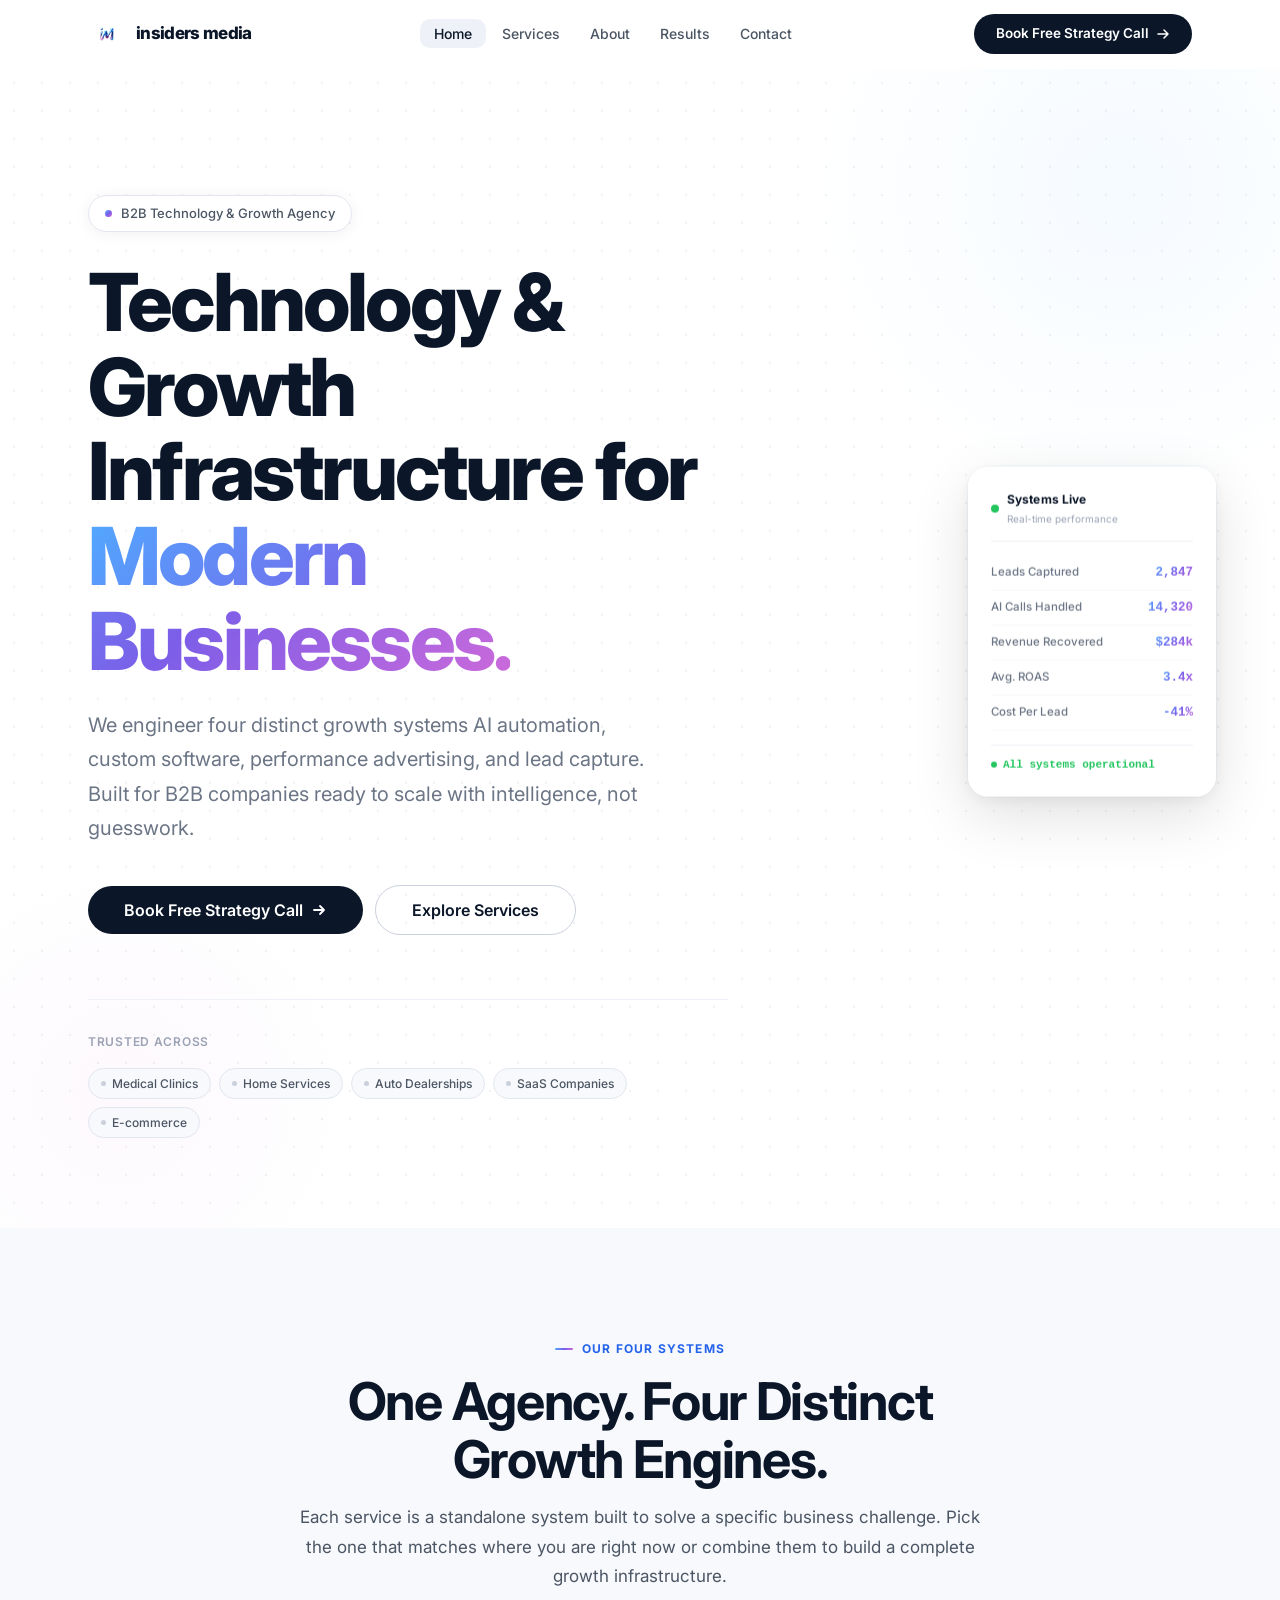
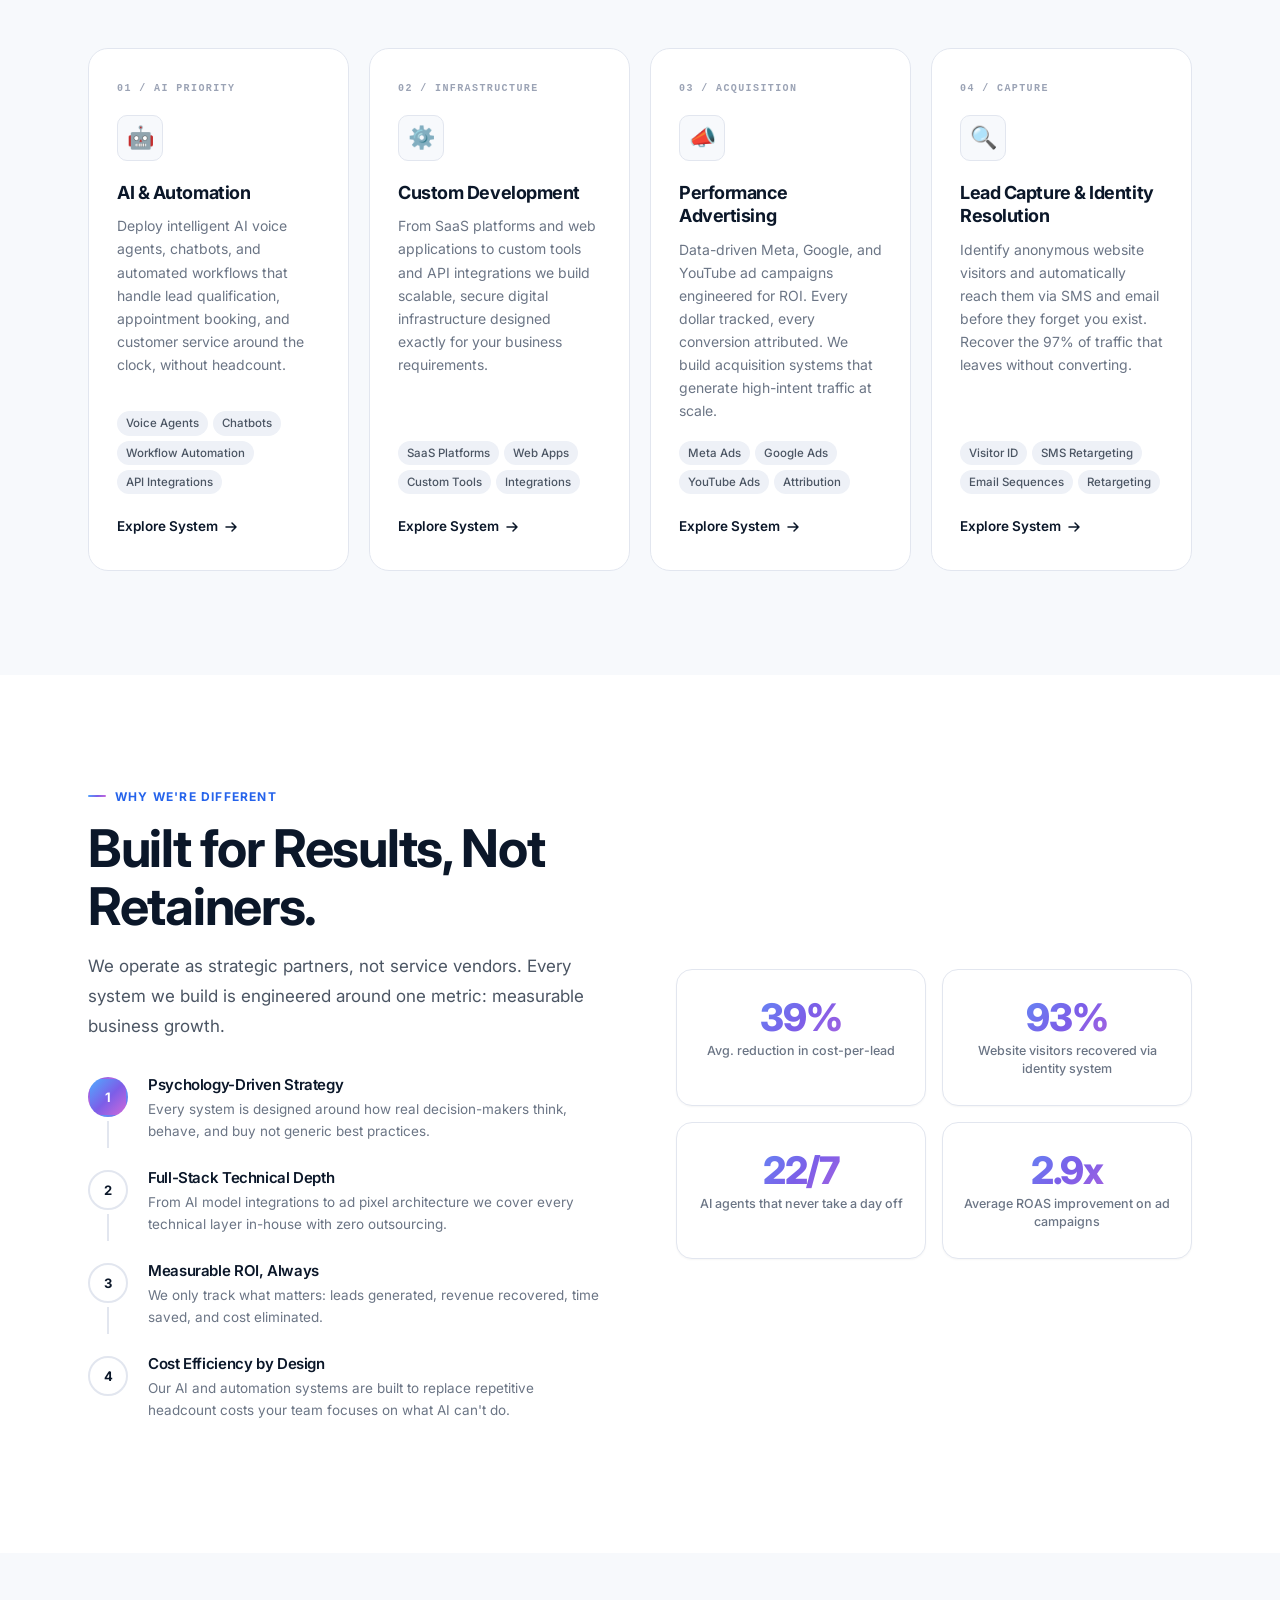
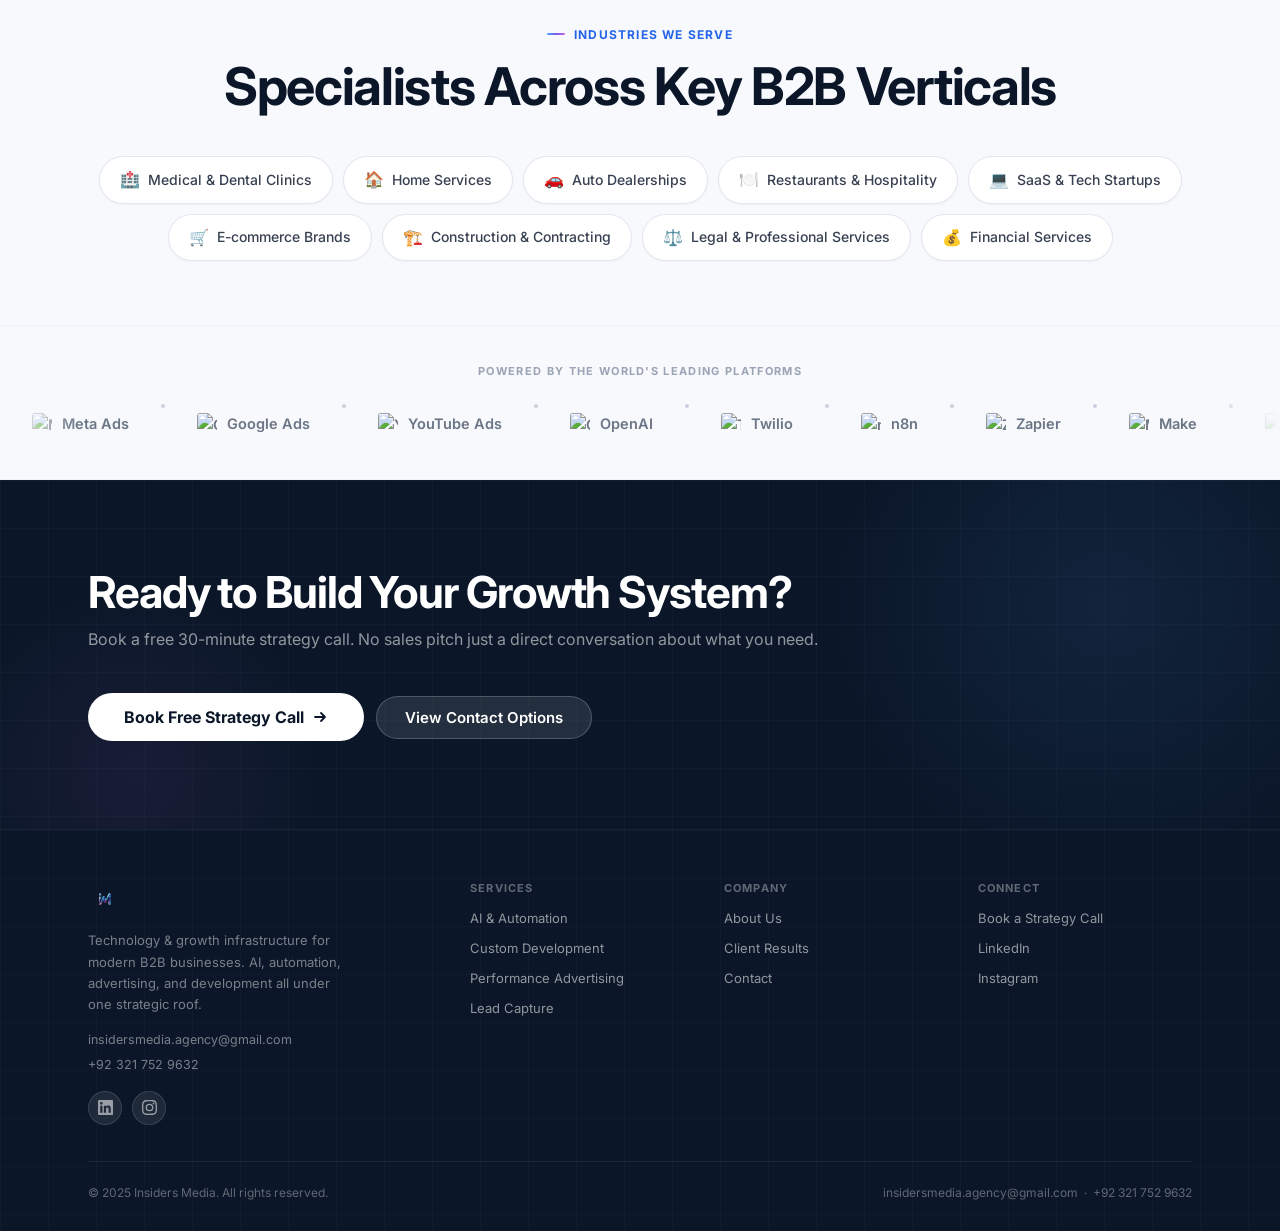
==== commit ff132386: "feat: social links, compact footer, phase grid mobile fix, testimonials infinite scroll, SEO files (" ====
--- a/index.html
+++ b/index.html
@@ -371,6 +371,14 @@
           <a href="mailto:insidersmedia.agency@gmail.com">insidersmedia.agency@gmail.com</a>
           <a href="tel:+923217529632">+92 321 752 9632</a>
         </div>
+        <div class="footer__social">
+          <a href="https://www.linkedin.com/company/insiders-media/" target="_blank" rel="noopener" aria-label="LinkedIn">
+            <svg viewBox="0 0 24 24" xmlns="http://www.w3.org/2000/svg"><path d="M20.447 20.452h-3.554v-5.569c0-1.328-.027-3.037-1.852-3.037-1.853 0-2.136 1.445-2.136 2.939v5.667H9.351V9h3.414v1.561h.046c.477-.9 1.637-1.85 3.37-1.85 3.601 0 4.267 2.37 4.267 5.455v6.286zM5.337 7.433a2.062 2.062 0 01-2.063-2.065 2.064 2.064 0 112.063 2.065zm1.782 13.019H3.555V9h3.564v11.452zM22.225 0H1.771C.792 0 0 .774 0 1.729v20.542C0 23.227.792 24 1.771 24h20.451C23.2 24 24 23.227 24 22.271V1.729C24 .774 23.2 0 22.222 0h.003z"/></svg>
+          </a>
+          <a href="https://www.instagram.com/insiders.media" target="_blank" rel="noopener" aria-label="Instagram">
+            <svg viewBox="0 0 24 24" xmlns="http://www.w3.org/2000/svg"><path d="M12 2.163c3.204 0 3.584.012 4.85.07 3.252.148 4.771 1.691 4.919 4.919.058 1.265.069 1.645.069 4.849 0 3.205-.012 3.584-.069 4.849-.149 3.225-1.664 4.771-4.919 4.919-1.266.058-1.644.07-4.85.07-3.204 0-3.584-.012-4.849-.07-3.26-.149-4.771-1.699-4.919-4.92-.058-1.265-.07-1.644-.07-4.849 0-3.204.013-3.583.07-4.849.149-3.227 1.664-4.771 4.919-4.919 1.266-.057 1.645-.069 4.849-.069zm0-2.163c-3.259 0-3.667.014-4.947.072-4.358.2-6.78 2.618-6.98 6.98-.059 1.281-.073 1.689-.073 4.948 0 3.259.014 3.668.072 4.948.2 4.358 2.618 6.78 6.98 6.98 1.281.058 1.689.072 4.948.072 3.259 0 3.668-.014 4.948-.072 4.354-.2 6.782-2.618 6.979-6.98.059-1.28.073-1.689.073-4.948 0-3.259-.014-3.667-.072-4.947-.196-4.354-2.617-6.78-6.979-6.98-1.281-.059-1.69-.073-4.949-.073zm0 5.838a6.162 6.162 0 100 12.324 6.162 6.162 0 000-12.324zM12 16a4 4 0 110-8 4 4 0 010 8zm6.406-11.845a1.44 1.44 0 100 2.881 1.44 1.44 0 000-2.881z"/></svg>
+          </a>
+        </div>
       </div>
       <div class="footer__col">
         <h5>Services</h5>
@@ -386,15 +394,15 @@
         <a href="contact.html">Contact</a>
       </div>
       <div class="footer__col">
-        <h5>Get Started</h5>
+        <h5>Connect</h5>
         <a href="https://calendly.com/madilnazir132/30min" target="_blank" rel="noopener">Book a Strategy Call</a>
-        <a href="mailto:insidersmedia.agency@gmail.com">Email Us Directly</a>
-        <a href="tel:+923217529632">Call Us Directly</a>
+        <a href="https://www.linkedin.com/company/insiders-media/" target="_blank" rel="noopener">LinkedIn</a>
+        <a href="https://www.instagram.com/insiders.media" target="_blank" rel="noopener">Instagram</a>
       </div>
     </div>
     <div class="footer__bottom">
       <p>&copy; 2025 Insiders Media. All rights reserved.</p>
-      <p>insidersmedia.agency@gmail.com &nbsp;·&nbsp; +92 321 752 9632</p>
+      <p>insidersmedia.agency@gmail.com &nbsp;&middot;&nbsp; +92 321 752 9632</p>
     </div>
   </div>
 </footer>
--- a/css/style.css
+++ b/css/style.css
@@ -810,58 +810,96 @@
    ============================================================ */
 .footer {
   background: var(--navy);
-  padding: 72px 0 32px;
+  padding: 52px 0 28px;
   border-top: 1px solid rgba(255,255,255,0.05);
 }
 .footer__grid {
   display: grid;
   grid-template-columns: 1.6fr 1fr 1fr 1fr;
-  gap: 48px;
-  margin-bottom: 52px;
-}
-.footer__brand img { height: 34px; margin-bottom: 16px; opacity: 0.85; }
-.footer__brand p { font-size: 13.5px; color: rgba(255,255,255,0.45); line-height: 1.7; max-width: 280px; }
-.footer__brand-contact { margin-top: 20px; }
+  gap: 40px;
+  margin-bottom: 36px;
+}
+.footer__brand img { height: 34px; margin-bottom: 14px; opacity: 0.85; }
+.footer__brand p { font-size: 13px; color: rgba(255,255,255,0.45); line-height: 1.65; max-width: 260px; }
+.footer__brand-contact { margin-top: 14px; }
 .footer__brand-contact a {
   display: block;
-  font-size: 13px;
+  font-size: 12.5px;
   color: rgba(255,255,255,0.45);
-  margin-bottom: 6px;
+  margin-bottom: 5px;
   transition: color var(--tf);
 }
 .footer__brand-contact a:hover { color: rgba(255,255,255,0.8); }
+
+.footer__social {
+  display: flex;
+  gap: 10px;
+  margin-top: 16px;
+}
+.footer__social a {
+  width: 34px;
+  height: 34px;
+  border-radius: 50%;
+  background: rgba(255,255,255,0.08);
+  border: 1px solid rgba(255,255,255,0.12);
+  display: flex;
+  align-items: center;
+  justify-content: center;
+  transition: var(--tm);
+  color: rgba(255,255,255,0.55);
+}
+.footer__social a:hover {
+  background: rgba(255,255,255,0.18);
+  color: white;
+  transform: translateY(-2px);
+}
+.footer__social svg { width: 15px; height: 15px; fill: currentColor; }
+
 .footer__col h5 {
   font-size: 11px;
   font-weight: 700;
   letter-spacing: 0.1em;
   text-transform: uppercase;
   color: rgba(255,255,255,0.35);
-  margin-bottom: 18px;
+  margin-bottom: 14px;
 }
 .footer__col a {
   display: block;
-  font-size: 13.5px;
+  font-size: 13px;
   color: rgba(255,255,255,0.55);
-  margin-bottom: 11px;
+  margin-bottom: 9px;
   transition: color var(--tf);
 }
 .footer__col a:hover { color: rgba(255,255,255,0.9); }
 .footer__bottom {
   border-top: 1px solid rgba(255,255,255,0.07);
-  padding-top: 24px;
+  padding-top: 20px;
   display: flex;
   align-items: center;
   justify-content: space-between;
   flex-wrap: wrap;
-  gap: 12px;
-}
-.footer__bottom p { font-size: 12.5px; color: rgba(255,255,255,0.35); }
-
-@media (max-width: 1024px) { .footer__grid { grid-template-columns: 1fr 1fr; } }
-@media (max-width: 560px)  {
-  .footer__grid { grid-template-columns: 1fr; }
-  .footer__bottom { flex-direction: column; text-align: center; }
-}
+  gap: 8px;
+}
+.footer__bottom p { font-size: 12px; color: rgba(255,255,255,0.35); }
+
+@media (max-width: 1024px) { .footer__grid { grid-template-columns: 1fr 1fr; gap: 28px; } }
+@media (max-width: 560px) {
+  .footer {
+    padding: 36px 0 20px;
+  }
+  .footer__grid {
+    grid-template-columns: 1fr 1fr;
+    gap: 20px;
+    margin-bottom: 24px;
+  }
+  .footer__brand {
+    grid-column: 1 / -1;
+  }
+  .footer__brand p { max-width: 100%; font-size: 12.5px; }
+  .footer__bottom { flex-direction: column; text-align: center; gap: 4px; }
+  .footer__bottom p:last-child { display: none; }
+}
+
 
 /* ============================================================
    PAGE HERO (inner pages)
@@ -1102,72 +1140,149 @@
 .stats-row__label { font-size: 13px; color: rgba(255,255,255,0.5); font-weight: 500; }
 
 /* ============================================================
-   TESTIMONIAL SLIDER
-   ============================================================ */
-.testimonial-slider-container {
+   TESTIMONIAL INFINITE SCROLL (ticker style)
+   ============================================================ */
+.testimonials-ticker-section {
+  overflow: hidden;
+  padding: 0;
+}
+.testimonials-ticker-wrap {
+  overflow: hidden;
   position: relative;
-  max-width: 100%;
-}
-.testimonial-track-wrap {
-  overflow: hidden;
-  margin: 0 -12px;
-  padding: 12px; /* to allow shadows */
-}
-.testimonial-track {
-  display: flex;
-  transition: transform 0.6s cubic-bezier(0.25, 1, 0.5, 1);
-}
-.slide-card {
-  flex: 0 0 calc(50% - 24px);
-  margin: 0 12px;
-  min-width: 320px;
-}
-@media (max-width: 800px) {
-  .slide-card { flex: 0 0 calc(100% - 24px); }
-}
-
-.slider-controls {
-  display: flex;
-  gap: 12px;
-  justify-content: center;
-  margin-top: 40px;
-}
-.slider-btn {
-  width: 44px;
-  height: 44px;
-  border-radius: 50%;
+  padding: 16px 0;
+}
+.testimonials-ticker-wrap::before,
+.testimonials-ticker-wrap::after {
+  content: '';
+  position: absolute;
+  top: 0; bottom: 0;
+  width: 120px;
+  z-index: 2;
+  pointer-events: none;
+}
+.testimonials-ticker-wrap::before { left: 0; background: linear-gradient(90deg, var(--white), transparent); }
+.testimonials-ticker-wrap::after  { right: 0; background: linear-gradient(-90deg, var(--white), transparent); }
+
+.testimonials-ticker-track {
+  display: flex;
+  width: max-content;
+  animation: testimonialsTicker 60s linear infinite;
+  gap: 24px;
+}
+.testimonials-ticker-track:hover { animation-play-state: paused; }
+@keyframes testimonialsTicker {
+  from { transform: translateX(0); }
+  to   { transform: translateX(-50%); }
+}
+.tcard-mini {
   background: var(--white);
   border: 1px solid var(--gray-200);
-  display: flex;
-  align-items: center;
-  justify-content: center;
-  color: var(--navy);
-  cursor: pointer;
-  transition: var(--tm);
+  border-radius: var(--r-xl);
+  padding: 24px 28px;
+  width: 380px;
+  flex-shrink: 0;
+  display: flex;
+  flex-direction: column;
+  gap: 12px;
   box-shadow: var(--sh-xs);
-}
-.slider-btn:hover {
-  background: var(--navy);
-  color: white;
-  transform: translateY(-2px);
-  box-shadow: var(--sh-sm);
-}
-
-.avatar-placeholder {
-  width: 48px;
-  height: 48px;
+  transition: box-shadow var(--tm), transform var(--tm);
+  cursor: default;
+}
+.tcard-mini:hover { box-shadow: var(--sh-lg); transform: translateY(-3px); }
+.tcard-mini__stars { display: flex; gap: 3px; }
+.tcard-mini__stars span { color: #F59E0B; font-size: 13px; }
+.tcard-mini__quote {
+  font-size: 13.5px;
+  color: var(--gray-600);
+  line-height: 1.7;
+  font-style: italic;
+  flex-grow: 1;
+  display: -webkit-box;
+  -webkit-line-clamp: 5;
+  -webkit-box-orient: vertical;
+  overflow: hidden;
+}
+.tcard-mini__footer {
+  display: flex;
+  align-items: center;
+  gap: 10px;
+  padding-top: 10px;
+  border-top: 1px solid var(--gray-100);
+}
+.tcard-mini__avatar {
+  width: 36px;
+  height: 36px;
+  border-radius: 50%;
+  object-fit: cover;
+  flex-shrink: 0;
+  border: 2px solid var(--gray-100);
+}
+.tcard-mini__initials {
+  width: 36px;
+  height: 36px;
   border-radius: 50%;
   background: var(--gray-100);
   display: flex;
   align-items: center;
   justify-content: center;
   font-weight: 700;
+  font-size: 12px;
   color: var(--gray-500);
   flex-shrink: 0;
-  border: 2px solid var(--gray-200);
-  font-size: 14px;
-  letter-spacing: 0.05em;
-}
+}
+.tcard-mini__name { font-size: 13px; font-weight: 700; color: var(--navy); }
+.tcard-mini__role { font-size: 11.5px; color: var(--gray-400); margin-top: 1px; }
+.tcard-mini__badge {
+  margin-left: auto;
+  font-size: 10.5px;
+  font-weight: 600;
+  padding: 3px 8px;
+  background: var(--gray-100);
+  color: var(--gray-500);
+  border-radius: var(--r-full);
+  white-space: nowrap;
+  flex-shrink: 0;
+}
+
+/* Phase grid (about page) */
+.phase-grid {
+  display: grid;
+  grid-template-columns: repeat(4, 1fr);
+  gap: 20px;
+  margin-top: 12px;
+}
+@media (max-width: 900px) { .phase-grid { grid-template-columns: repeat(2, 1fr); } }
+@media (max-width: 500px)  { .phase-grid { grid-template-columns: 1fr; } }
+
+.phase-card {
+  background: white;
+  border: 1px solid var(--gray-200);
+  border-radius: var(--r-xl);
+  padding: 28px 22px;
+  position: relative;
+  overflow: hidden;
+  transition: var(--tm);
+}
+.phase-card:hover { box-shadow: var(--sh-lg); transform: translateY(-4px); }
+.phase-card::before {
+  content: '';
+  position: absolute;
+  top: 0; left: 0; right: 0;
+  height: 3px;
+  background: var(--ag);
+}
+.phase-card__label {
+  font-size: 10px;
+  font-weight: 700;
+  letter-spacing: 0.12em;
+  text-transform: uppercase;
+  color: var(--gray-400);
+  margin-bottom: 14px;
+}
+.phase-card__icon { font-size: 26px; margin-bottom: 14px; }
+.phase-card h3 { font-size: 16px; font-weight: 700; color: var(--navy); margin-bottom: 8px; }
+.phase-card p { font-size: 13px; color: var(--gray-500); line-height: 1.65; }
+
 
 .tcard {
   background: var(--white);
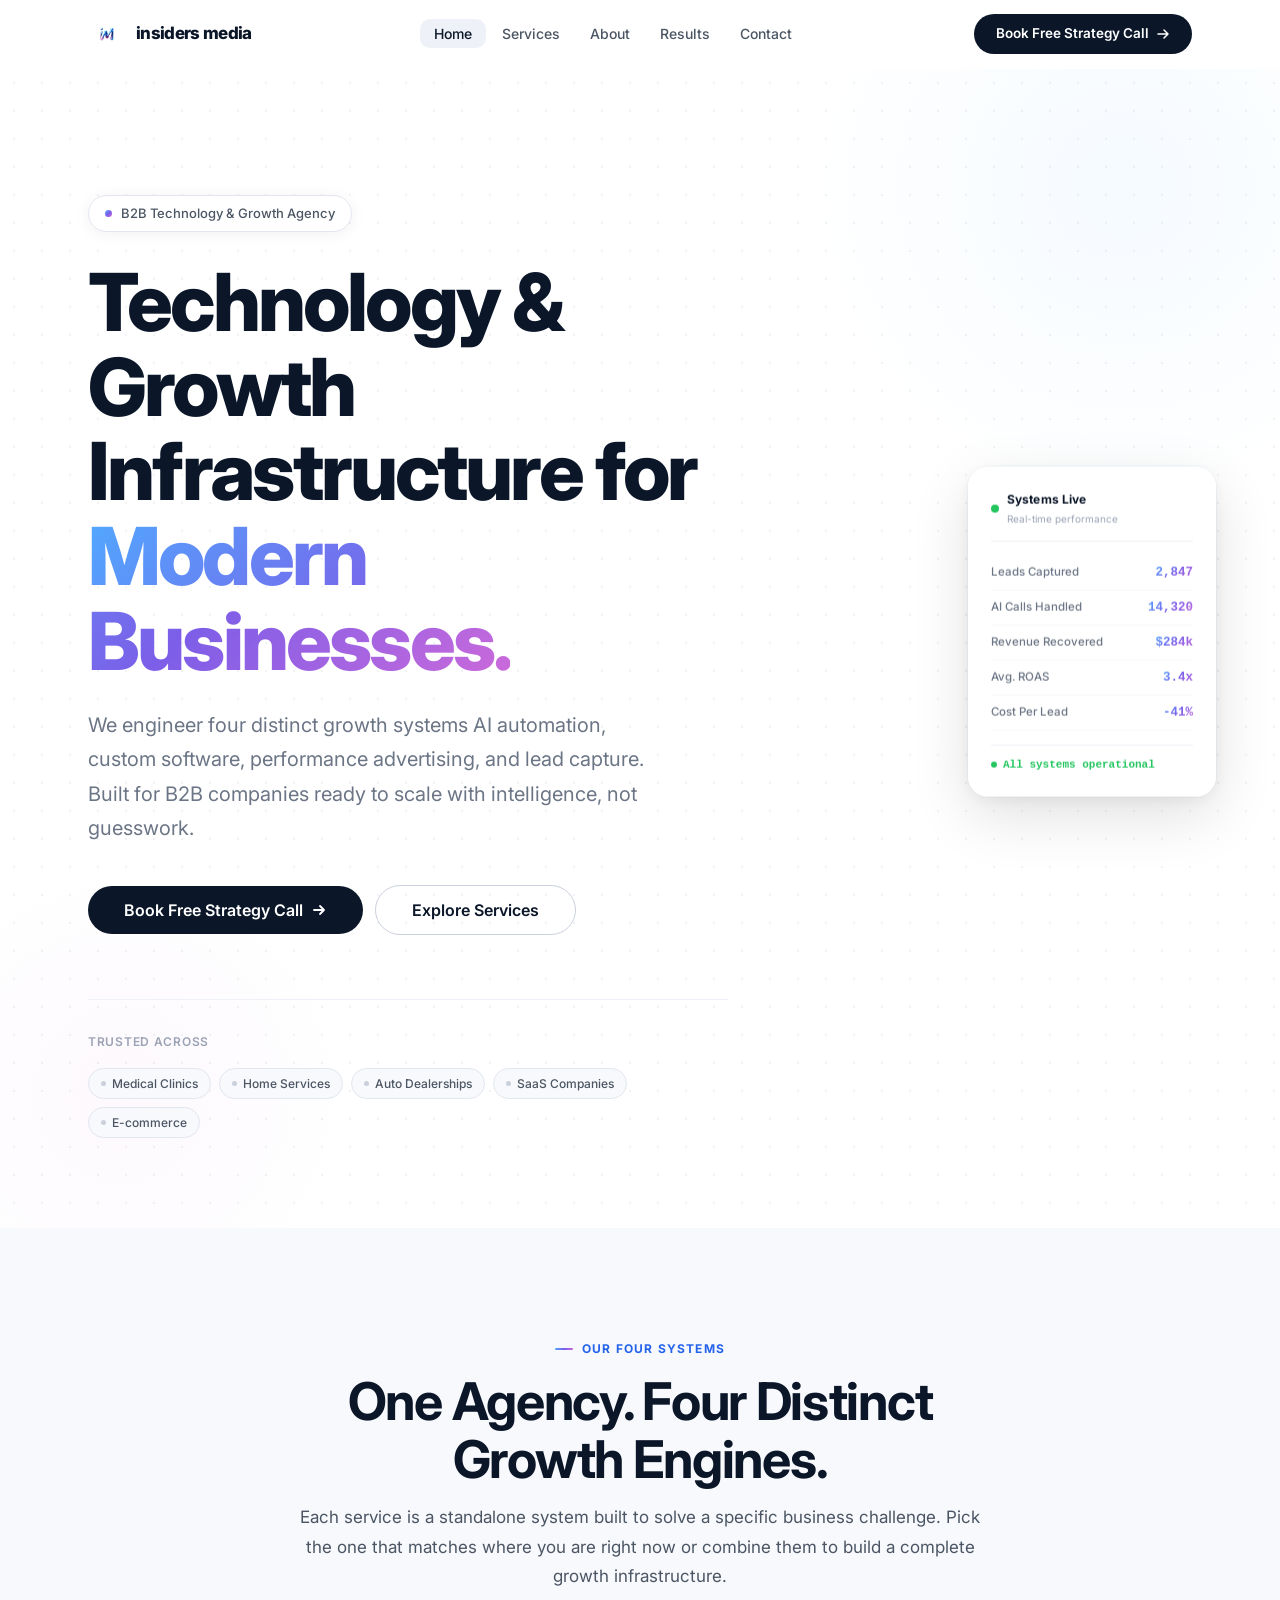
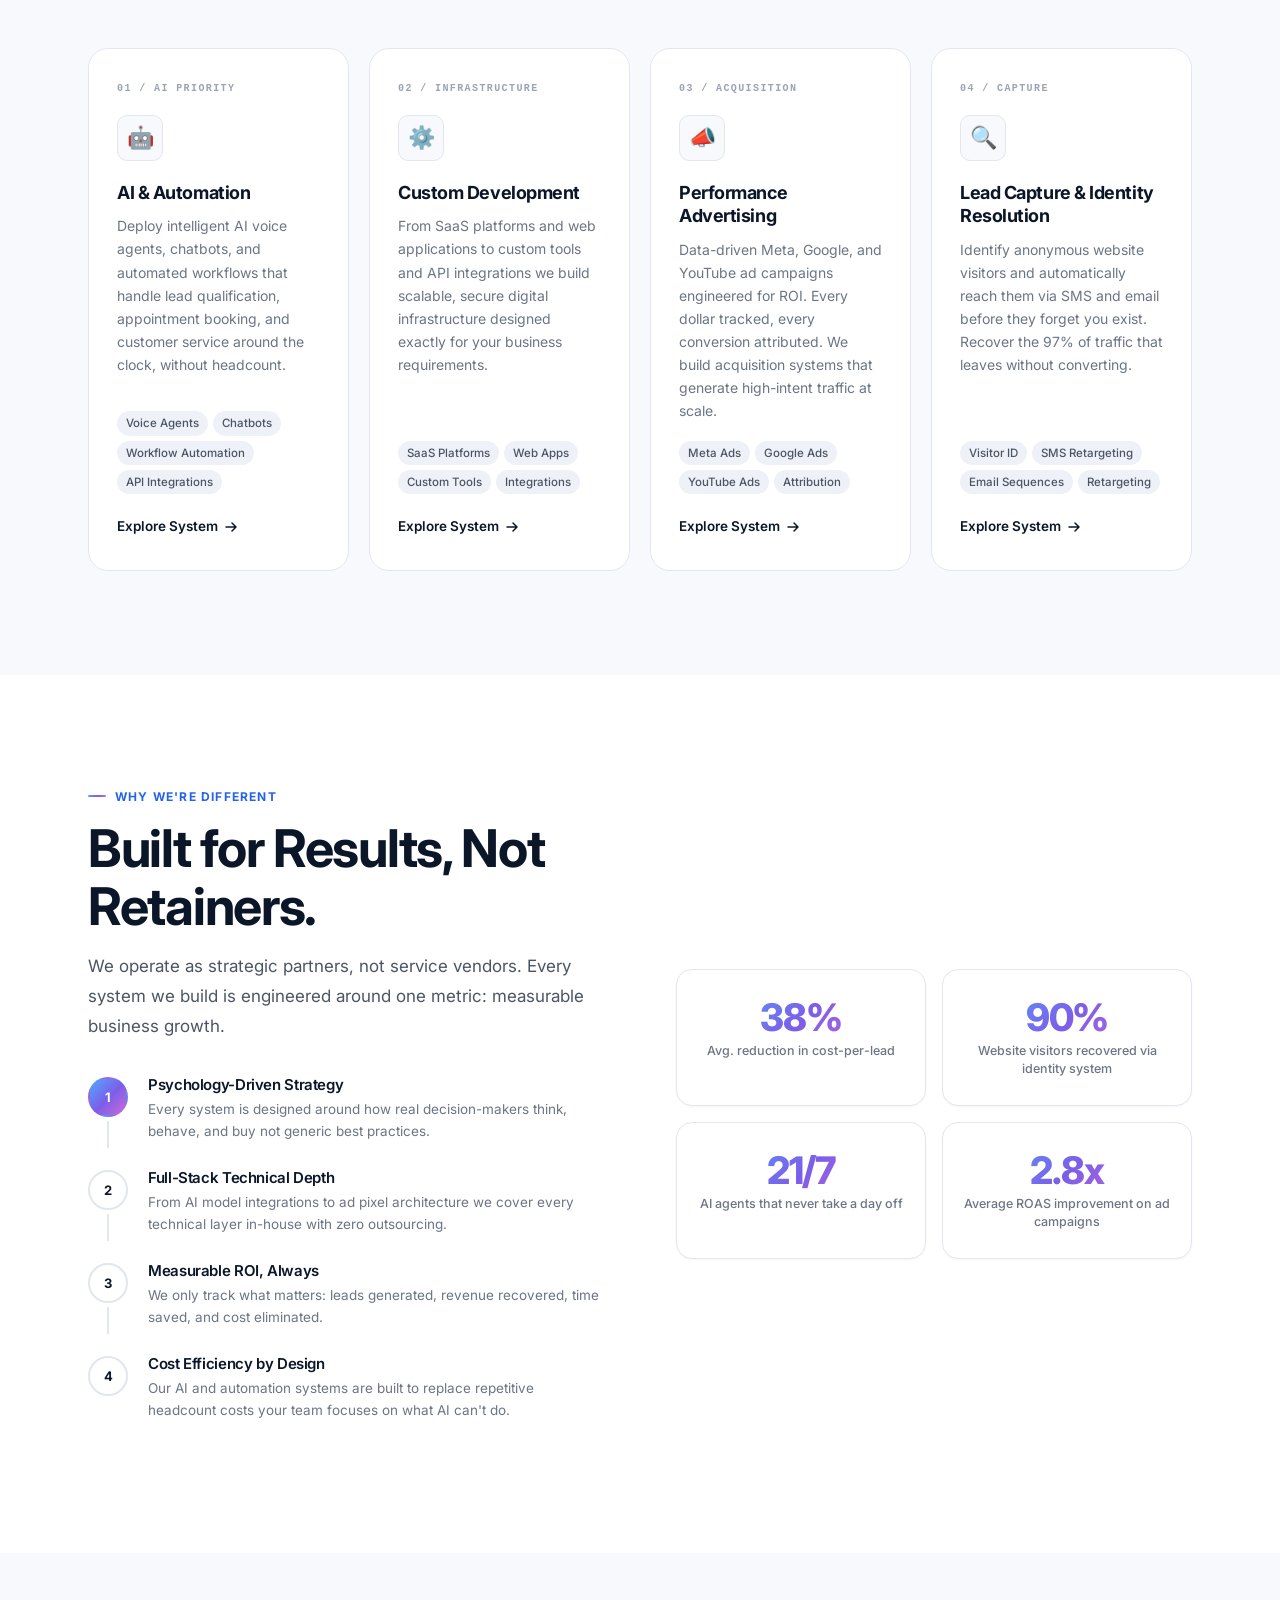
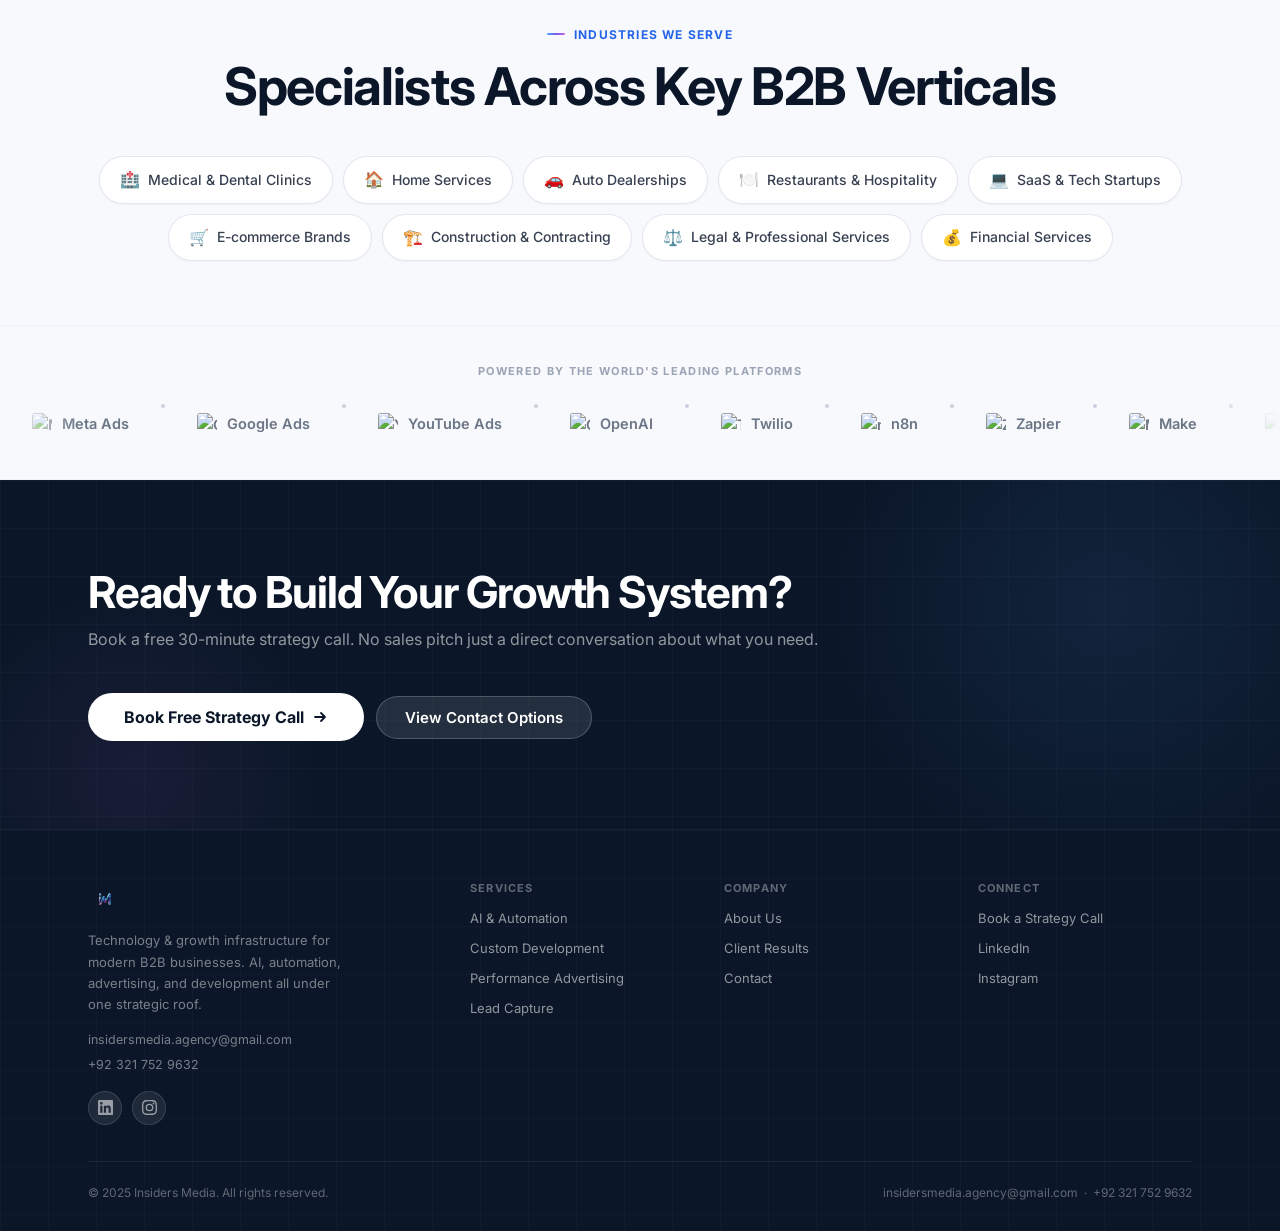
==== commit a559270f: "feat: JSON-LD Organization schema, OG image tags, canonical URLs, social footer on all pages" ====
--- a/index.html
+++ b/index.html
@@ -10,6 +10,48 @@
   <meta property="og:type" content="website" />
   <title>Insiders Media Technology & Growth Infrastructure for Modern Businesses</title>
   <link rel="icon" href="assets/logo-icon.png" type="image/png" />
+  <link rel="apple-touch-icon" href="assets/logo-icon.png" />
+  <meta property="og:image" content="https://insidersmedia.xyz/assets/logo-icon.png" />
+  <meta property="og:site_name" content="Insiders Media" />
+  <meta property="og:url" content="https://insidersmedia.xyz/index.html" />
+  <meta name="twitter:card" content="summary" />
+  <meta name="twitter:image" content="https://insidersmedia.xyz/assets/logo-icon.png" />
+  <meta name="robots" content="index, follow" />
+  <link rel="canonical" href="https://insidersmedia.xyz/index.html" />
+  <script type="application/ld+json">
+  {
+    "@context": "https://schema.org",
+    "@type": "Organization",
+    "name": "Insiders Media",
+    "url": "https://insidersmedia.xyz",
+    "logo": {
+      "@type": "ImageObject",
+      "url": "https://insidersmedia.xyz/assets/logo-icon.png",
+      "width": 500,
+      "height": 500
+    },
+    "description": "Insiders Media is a B2B Technology & Growth Agency specializing in AI automation, custom software development, performance advertising, and lead capture systems.",
+    "email": "insidersmedia.agency@gmail.com",
+    "telephone": "+923217529632",
+    "sameAs": [
+      "https://www.linkedin.com/company/insiders-media/",
+      "https://www.instagram.com/insiders.media"
+    ]
+  }
+  </script>
+  <script type="application/ld+json">
+  {
+    "@context": "https://schema.org",
+    "@type": "WebSite",
+    "name": "Insiders Media",
+    "url": "https://insidersmedia.xyz",
+    "potentialAction": {
+      "@type": "SearchAction",
+      "target": "https://insidersmedia.xyz/?s={search_term_string}",
+      "query-input": "required name=search_term_string"
+    }
+  }
+  </script>
   <link rel="stylesheet" href="css/style.css" />
 </head>
 <body>
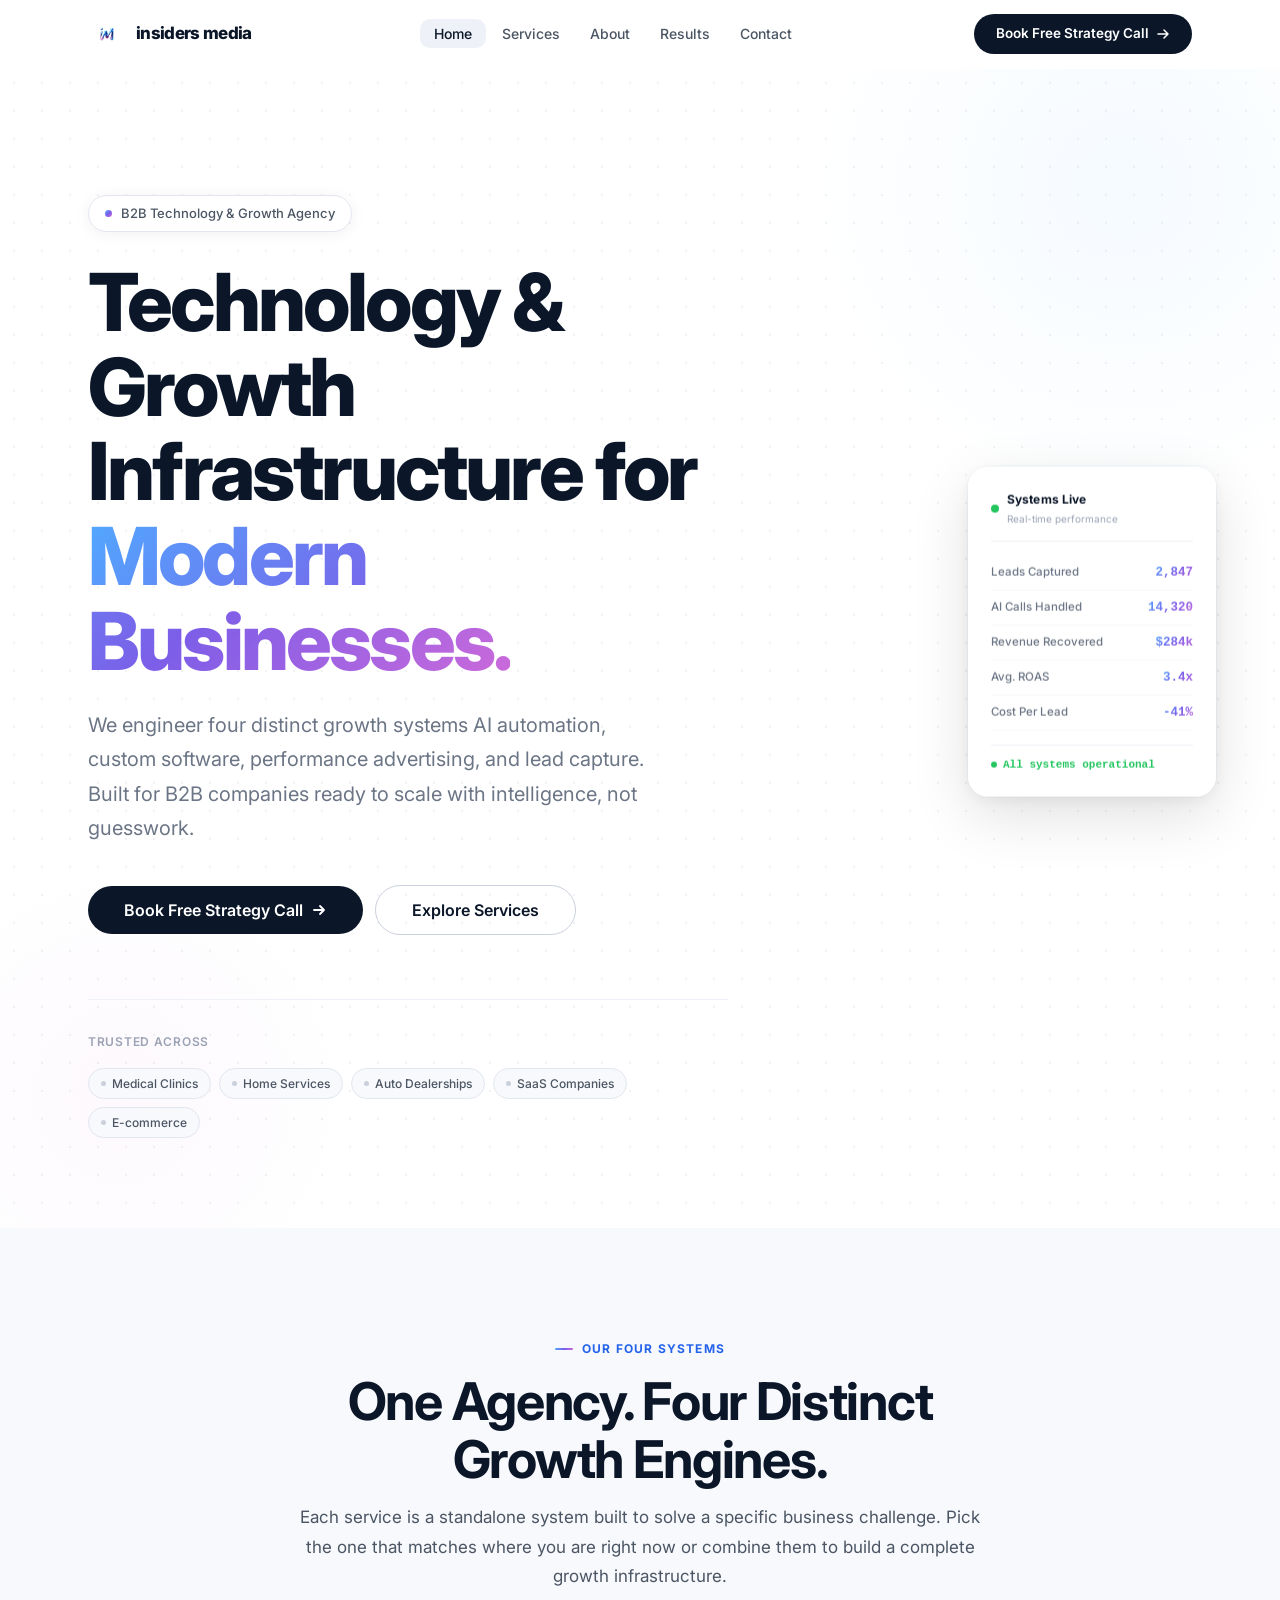
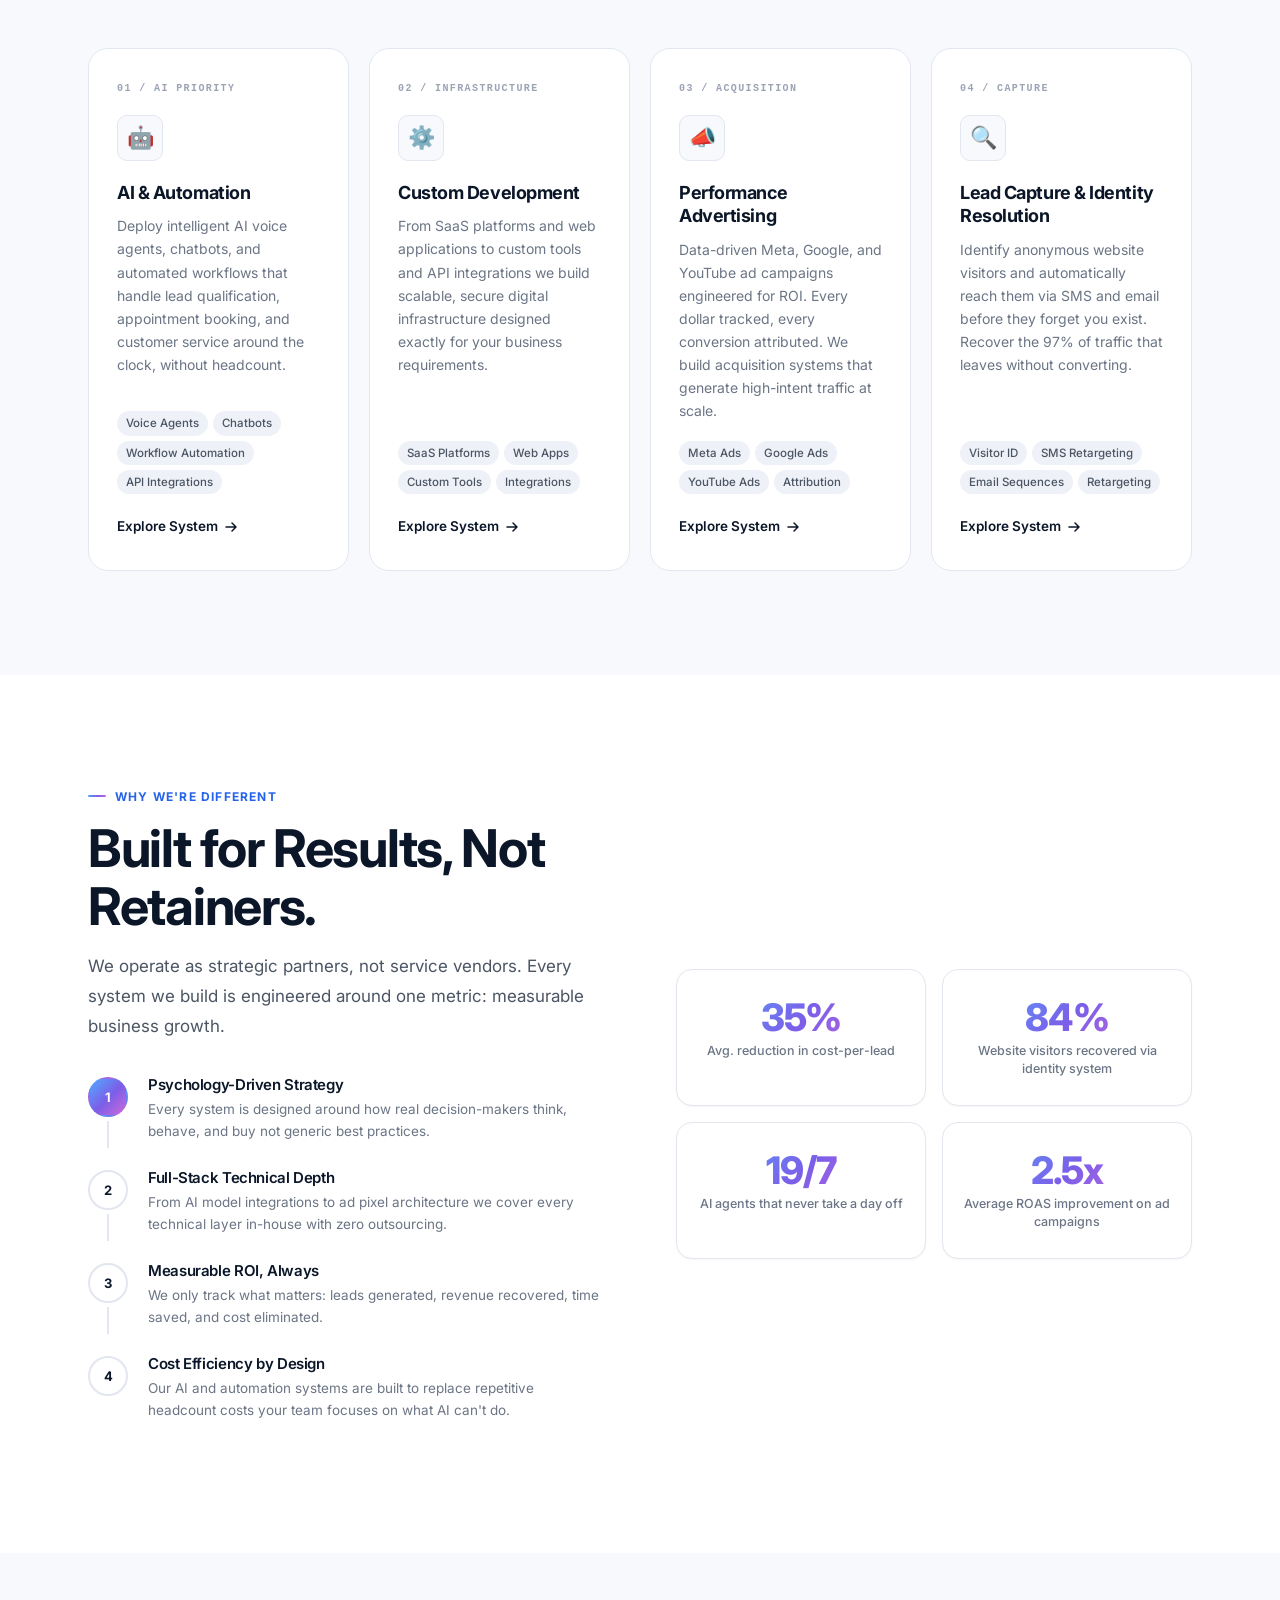
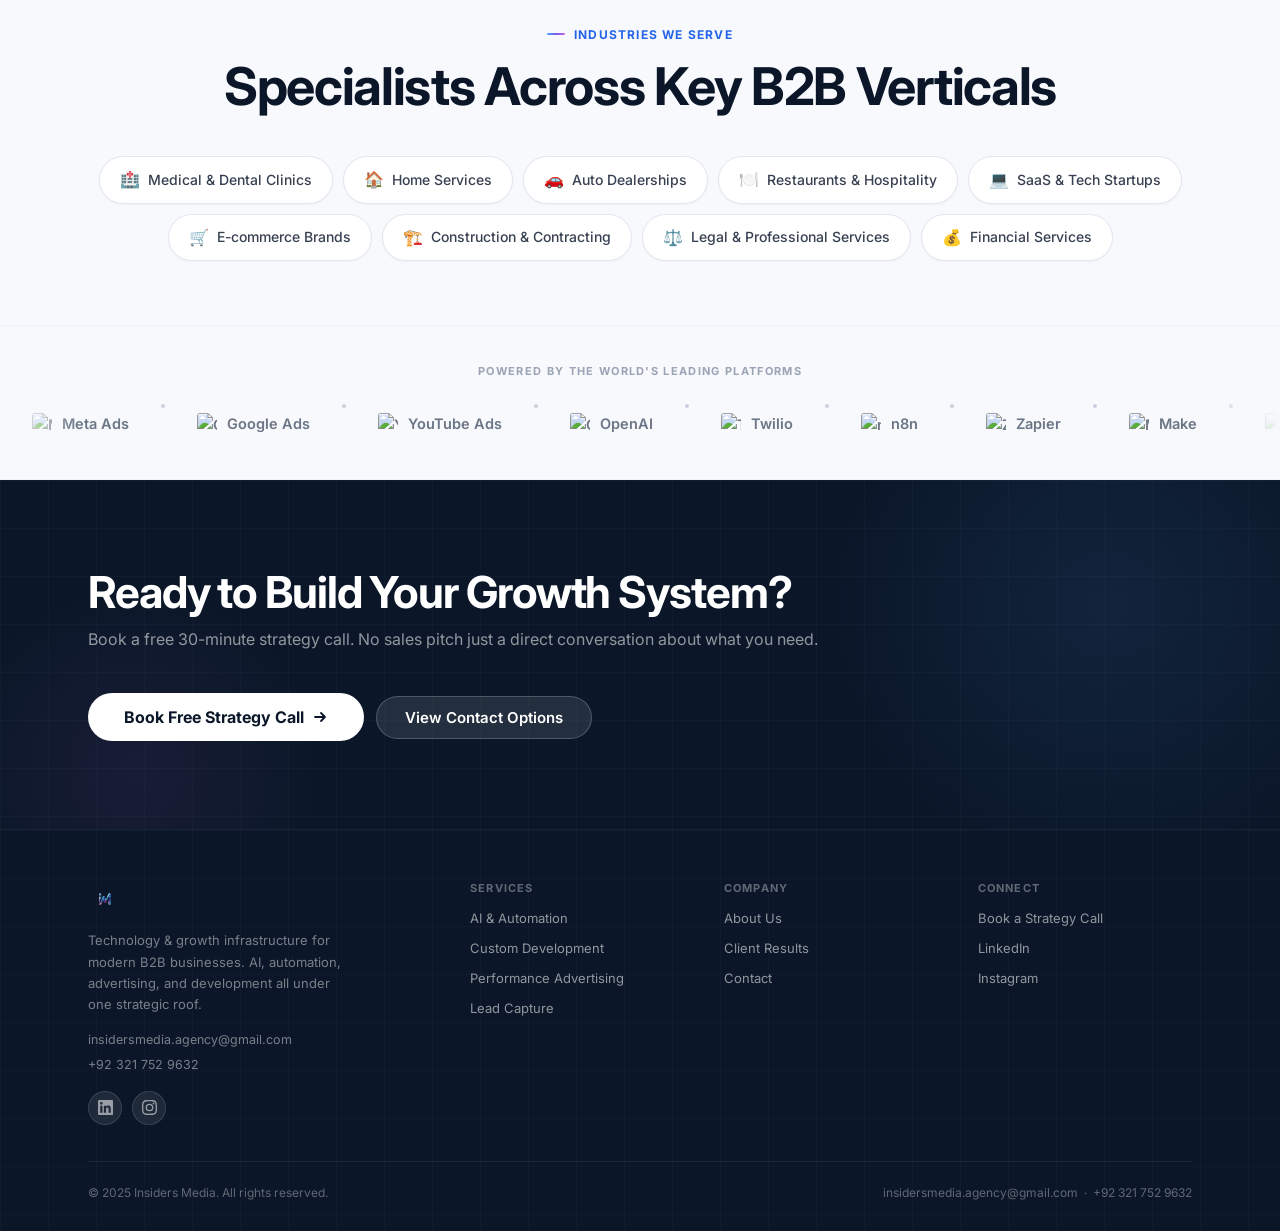
==== commit 26da6099: "fix: clean URLs (no .html), vercel.json cleanUrls, www domain in sitemap and canonical tags" ====
--- a/index.html
+++ b/index.html
@@ -11,22 +11,22 @@
   <title>Insiders Media Technology & Growth Infrastructure for Modern Businesses</title>
   <link rel="icon" href="assets/logo-icon.png" type="image/png" />
   <link rel="apple-touch-icon" href="assets/logo-icon.png" />
-  <meta property="og:image" content="https://insidersmedia.xyz/assets/logo-icon.png" />
+  <meta property="og:image" content="https://www.insidersmedia.xyz/assets/logo-icon.png" />
   <meta property="og:site_name" content="Insiders Media" />
-  <meta property="og:url" content="https://insidersmedia.xyz/index.html" />
+  <meta property="og:url" content="https://www.insidersmedia.xyz/" />
   <meta name="twitter:card" content="summary" />
-  <meta name="twitter:image" content="https://insidersmedia.xyz/assets/logo-icon.png" />
+  <meta name="twitter:image" content="https://www.insidersmedia.xyz/assets/logo-icon.png" />
   <meta name="robots" content="index, follow" />
-  <link rel="canonical" href="https://insidersmedia.xyz/index.html" />
+  <link rel="canonical" href="https://www.insidersmedia.xyz/" />
   <script type="application/ld+json">
   {
     "@context": "https://schema.org",
     "@type": "Organization",
     "name": "Insiders Media",
-    "url": "https://insidersmedia.xyz",
+    "url": "https://www.insidersmedia.xyz",
     "logo": {
       "@type": "ImageObject",
-      "url": "https://insidersmedia.xyz/assets/logo-icon.png",
+      "url": "https://www.insidersmedia.xyz/assets/logo-icon.png",
       "width": 500,
       "height": 500
     },
@@ -44,10 +44,10 @@
     "@context": "https://schema.org",
     "@type": "WebSite",
     "name": "Insiders Media",
-    "url": "https://insidersmedia.xyz",
+    "url": "https://www.insidersmedia.xyz",
     "potentialAction": {
       "@type": "SearchAction",
-      "target": "https://insidersmedia.xyz/?s={search_term_string}",
+      "target": "https://www.insidersmedia.xyz/?s={search_term_string}",
       "query-input": "required name=search_term_string"
     }
   }
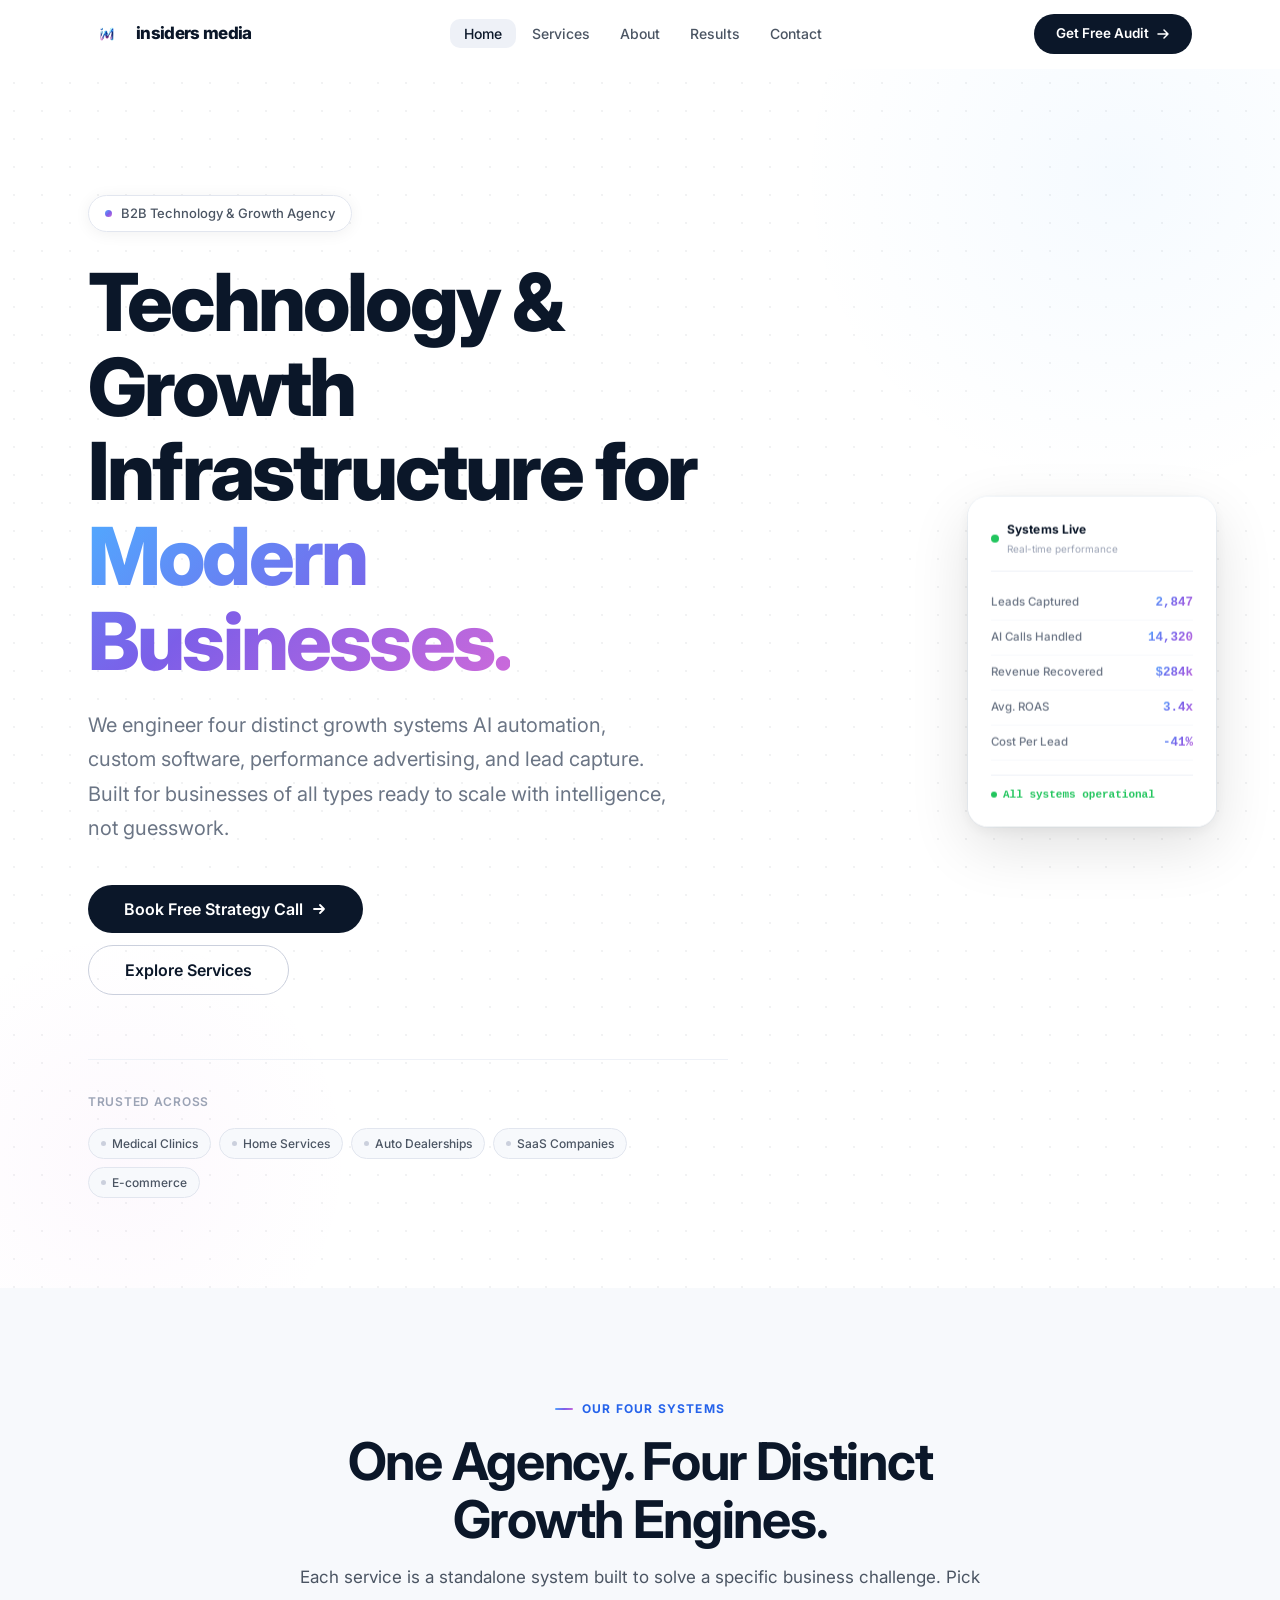
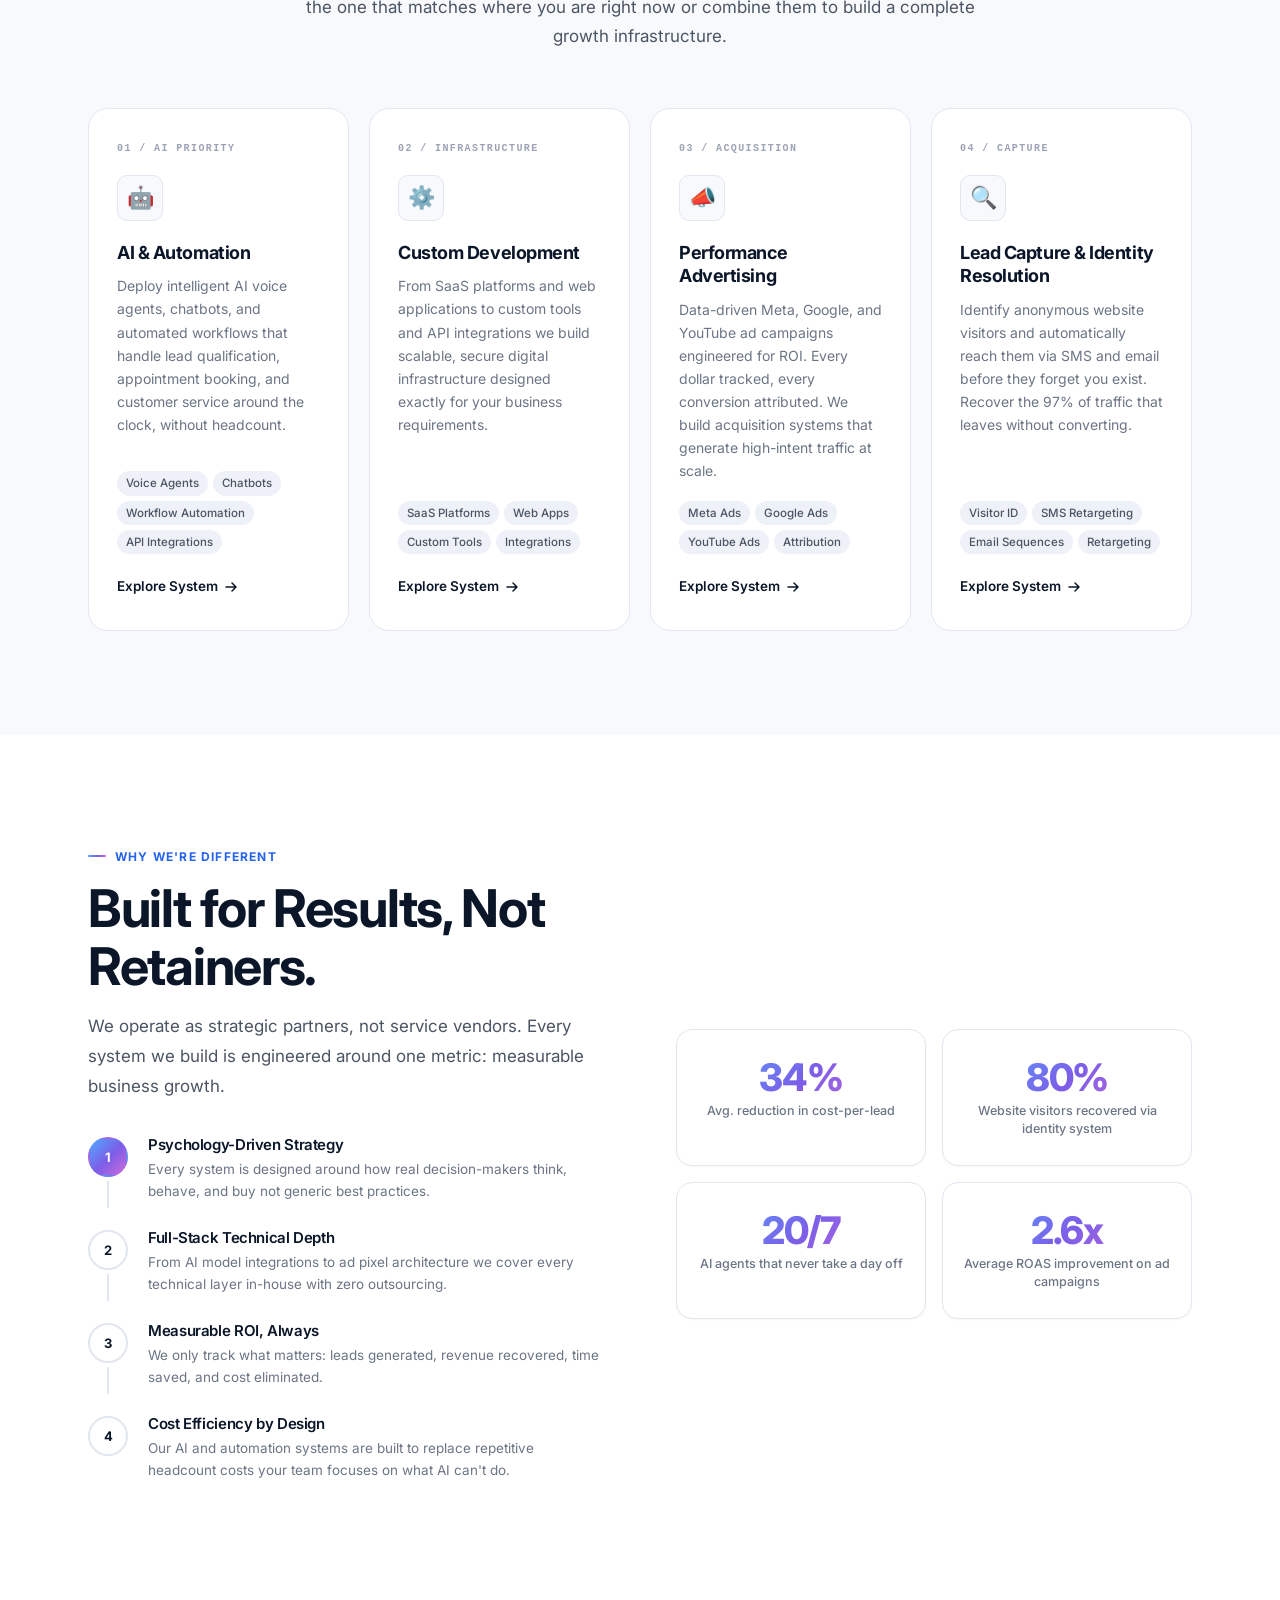
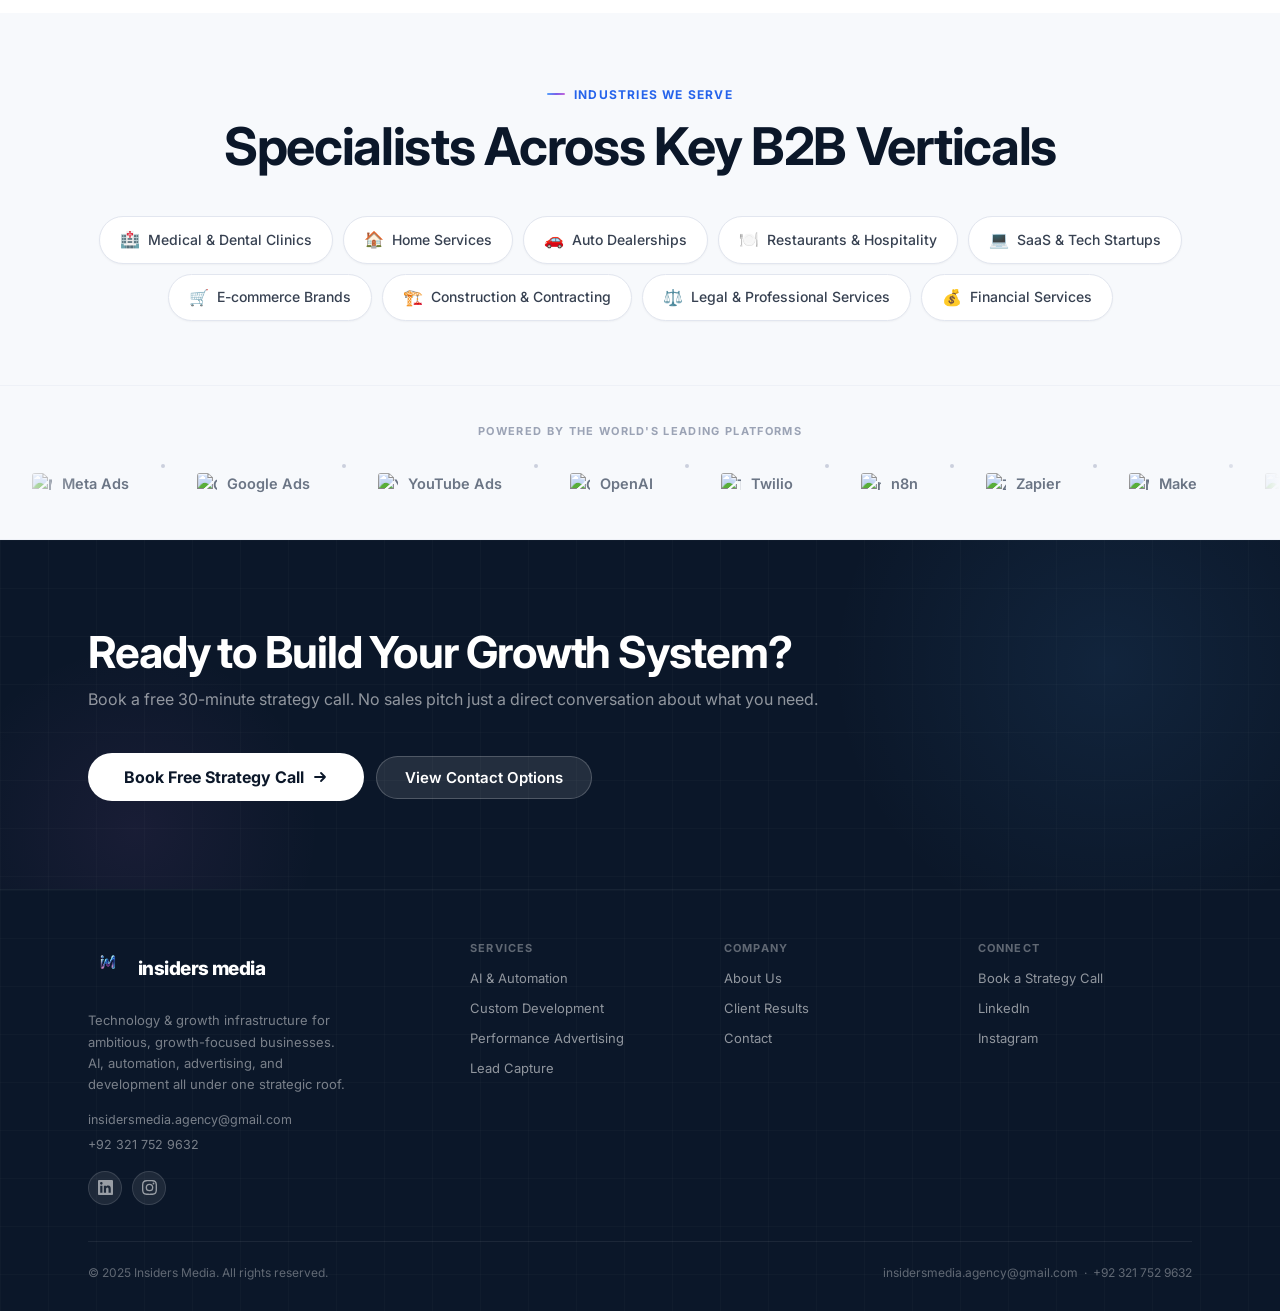
==== commit bc0a5a76: "feat: free business audit page, footer logo with name, updated CTAs, inclusive language" ====
--- a/index.html
+++ b/index.html
@@ -72,8 +72,8 @@
       <li><a href="results.html">Results</a></li>
       <li><a href="contact.html">Contact</a></li>
     </ul>
-    <a href="contact.html" class="nav__cta desktop-cta" id="nav-cta-desktop">
-      <span>Book Free Strategy Call</span>
+    <a href="audit.html" class="nav__cta desktop-cta" id="nav-cta-desktop">
+      <span>Get Free Audit</span>
       <svg class="arrow" width="14" height="14" viewBox="0 0 14 14" fill="none"><path d="M2 7h10M8 3l4 4-4 4" stroke="currentColor" stroke-width="1.5" stroke-linecap="round" stroke-linejoin="round"/></svg>
     </a>
     <button class="nav__hamburger" id="hamburger" aria-label="Toggle navigation" aria-expanded="false">
@@ -86,7 +86,7 @@
     <a href="about.html" role="menuitem">About</a>
     <a href="results.html" role="menuitem">Results</a>
     <a href="contact.html" role="menuitem">Contact</a>
-    <a href="contact.html" class="nav__cta" id="nav-cta-mobile" role="menuitem">Book Free Strategy Call</a>
+    <a href="audit.html" class="nav__cta" id="nav-cta-mobile" role="menuitem">Get Free Audit</a>
   </div>
 </nav>
 
@@ -140,12 +140,16 @@
         <span class="gradient-text">Modern Businesses.</span>
       </h1>
       <p class="hero__desc fade-up delay-2">
-        We engineer four distinct growth systems AI automation, custom software, performance advertising, and lead capture. Built for B2B companies ready to scale with intelligence, not guesswork.
+        We engineer four distinct growth systems AI automation, custom software, performance advertising, and lead capture. Built for businesses of all types ready to scale with intelligence, not guesswork.
       </p>
       <div class="hero__actions fade-up delay-3">
         <a href="contact.html" class="btn btn--primary btn--lg" id="hero-cta-primary">
           <span>Book Free Strategy Call</span>
           <svg class="arrow" width="16" height="16" viewBox="0 0 16 16" fill="none"><path d="M3 8h10M9 4l4 4-4 4" stroke="currentColor" stroke-width="1.8" stroke-linecap="round" stroke-linejoin="round"/></svg>
+        </a>
+        <a href="audit.html" class="btn btn--ghost" id="hero-audit-cta">
+          <span>Get Free Business Audit</span>
+          <svg class="arrow" width="14" height="14" viewBox="0 0 14 14" fill="none"><path d="M2 7h10M8 3l4 4-4 4" stroke="currentColor" stroke-width="1.5" stroke-linecap="round" stroke-linejoin="round"/></svg>
         </a>
         <a href="services.html" class="btn btn--outline btn--lg" id="hero-cta-secondary">
           <span>Explore Services</span>
@@ -407,8 +411,11 @@
   <div class="container">
     <div class="footer__grid">
       <div class="footer__brand">
-        <img src="assets/logo-icon.png" alt="Insiders Media" />
-        <p>Technology &amp; growth infrastructure for modern B2B businesses. AI, automation, advertising, and development all under one strategic roof.</p>
+        <div class="footer__brand-logo">
+          <img src="assets/logo-icon.png" alt="Insiders Media" />
+          <span class="footer__brand-name">insiders media</span>
+        </div>
+        <p>Technology &amp; growth infrastructure for ambitious, growth-focused businesses. AI, automation, advertising, and development all under one strategic roof.</p>
         <div class="footer__brand-contact">
           <a href="mailto:insidersmedia.agency@gmail.com">insidersmedia.agency@gmail.com</a>
           <a href="tel:+923217529632">+92 321 752 9632</a>
--- a/css/style.css
+++ b/css/style.css
@@ -1166,7 +1166,7 @@
 .testimonials-ticker-track {
   display: flex;
   width: max-content;
-  animation: testimonialsTicker 60s linear infinite;
+  animation: testimonialsTicker 90s linear infinite;
   gap: 24px;
 }
 .testimonials-ticker-track:hover { animation-play-state: paused; }
@@ -1626,3 +1626,104 @@
   letter-spacing: 0.05em;
 }
 
+
+
+/* ============================================================
+   FOOTER LOGO + NAME
+   ============================================================ */
+.footer__brand-logo {
+  display: flex;
+  align-items: center;
+  gap: 10px;
+  margin-bottom: 14px;
+}
+.footer__brand-logo img {
+  height: 40px;
+  width: 40px;
+  object-fit: contain;
+  opacity: .92;
+}
+.footer__brand-name {
+  font-size: 19px;
+  font-weight: 800;
+  color: #fff;
+  letter-spacing: -.03em;
+  text-transform: lowercase;
+}
+
+/* ============================================================
+   AUDIT PAGE
+   ============================================================ */
+.audit-hero {
+  padding: 140px 0 80px;
+  background: linear-gradient(135deg, #08080f 0%, #10102a 50%, #0a0a1f 100%);
+  text-align: center;
+  position: relative;
+  overflow: hidden;
+}
+.audit-hero::before {
+  content: '';
+  position: absolute;
+  inset: 0;
+  background: radial-gradient(ellipse 60% 40% at 50% 30%, rgba(99,102,241,.18) 0%, transparent 70%);
+  pointer-events: none;
+}
+.audit-hero .container { position: relative; max-width: 760px; }
+.audit-hero__label {
+  display: inline-block; font-size: 12px; font-weight: 600; letter-spacing: .12em;
+  text-transform: uppercase; color: #818cf8; background: rgba(99,102,241,.1);
+  border: 1px solid rgba(99,102,241,.25); padding: 6px 18px; border-radius: 100px; margin-bottom: 24px;
+}
+.audit-hero h1 { font-size: clamp(2rem, 5vw, 3.2rem); font-weight: 800; line-height: 1.15; color: #fff; margin-bottom: 20px; }
+.audit-hero p { font-size: 1.1rem; color: rgba(255,255,255,.62); line-height: 1.75; max-width: 640px; margin: 0 auto 28px; }
+.audit-hero__badges { display: flex; flex-wrap: wrap; justify-content: center; gap: 10px; }
+.audit-hero__badges span { font-size: 13px; color: rgba(255,255,255,.65); background: rgba(255,255,255,.05); border: 1px solid rgba(255,255,255,.1); padding: 7px 16px; border-radius: 100px; }
+.audit-form-section { background: #0b0b18; padding: 56px 0 100px; }
+.audit-form-wrapper { max-width: 740px; margin: 0 auto; background: rgba(255,255,255,.025); border: 1px solid rgba(255,255,255,.08); border-radius: 24px; padding: 52px 56px; }
+.audit-progress { margin-bottom: 48px; }
+.audit-progress__steps { display: flex; justify-content: space-between; position: relative; margin-bottom: 20px; }
+.audit-step-dot { display: flex; flex-direction: column; align-items: center; gap: 8px; flex: 1; position: relative; z-index: 1; }
+.audit-step-dot:not(:last-child)::after { content: ''; position: absolute; top: 15px; left: 55%; width: 90%; height: 2px; background: rgba(255,255,255,.08); z-index: 0; }
+.dot-num { width: 32px; height: 32px; border-radius: 50%; background: rgba(255,255,255,.05); border: 2px solid rgba(255,255,255,.12); display: flex; align-items: center; justify-content: center; font-size: 13px; font-weight: 700; color: rgba(255,255,255,.3); transition: all .35s ease; position: relative; z-index: 1; }
+.dot-label { font-size: 11px; color: rgba(255,255,255,.28); font-weight: 500; transition: color .35s ease; }
+.audit-step-dot.active .dot-num { background: linear-gradient(135deg, #6366f1, #8b5cf6); border-color: #6366f1; color: #fff; box-shadow: 0 0 20px rgba(99,102,241,.45); }
+.audit-step-dot.active .dot-label { color: #a5b4fc; font-weight: 600; }
+.audit-step-dot.done .dot-num { background: rgba(99,102,241,.18); border-color: rgba(99,102,241,.4); color: #818cf8; }
+.audit-step-dot.done .dot-label { color: rgba(255,255,255,.4); }
+.audit-progress__bar { height: 4px; background: rgba(255,255,255,.07); border-radius: 2px; overflow: hidden; }
+.audit-progress__fill { height: 100%; background: linear-gradient(90deg, #6366f1, #8b5cf6); border-radius: 2px; transition: width .5s cubic-bezier(.4,0,.2,1); }
+.audit-step { display: none; }
+.audit-step.active { display: block; animation: auditFadeIn .35s ease; }
+@keyframes auditFadeIn { from { opacity: 0; transform: translateY(14px); } to { opacity: 1; transform: translateY(0); } }
+.audit-step__header { margin-bottom: 36px; }
+.audit-step__tag { font-size: 11px; font-weight: 700; letter-spacing: .12em; text-transform: uppercase; color: #818cf8; margin-bottom: 10px; }
+.audit-step__header h2 { font-size: 1.85rem; font-weight: 800; color: #fff; margin-bottom: 10px; line-height: 1.2; }
+.audit-step__header p { color: rgba(255,255,255,.5); font-size: .95rem; line-height: 1.65; }
+.audit-fields { display: flex; flex-direction: column; gap: 26px; }
+.audit-field-row { display: grid; grid-template-columns: 1fr 1fr; gap: 16px; }
+.req { color: #818cf8; }
+.audit-field label { display: block; font-size: 14px; font-weight: 600; color: rgba(255,255,255,.78); margin-bottom: 10px; line-height: 1.4; }
+.audit-field input[type="text"],.audit-field input[type="email"],.audit-field input[type="tel"],.audit-field textarea { width: 100%; box-sizing: border-box; background: rgba(255,255,255,.04); border: 1.5px solid rgba(255,255,255,.1); border-radius: 12px; padding: 14px 18px; font-size: 15px; color: #fff; font-family: inherit; line-height: 1.6; transition: border-color .2s, background .2s, box-shadow .2s; resize: vertical; }
+.audit-field input:focus,.audit-field textarea:focus { outline: none; border-color: rgba(99,102,241,.55); background: rgba(99,102,241,.06); box-shadow: 0 0 0 3px rgba(99,102,241,.12); }
+.audit-field input.error,.audit-field textarea.error { border-color: rgba(239,68,68,.5); background: rgba(239,68,68,.04); box-shadow: 0 0 0 3px rgba(239,68,68,.1); }
+.audit-field input::placeholder,.audit-field textarea::placeholder { color: rgba(255,255,255,.18); font-size: 13.5px; }
+.audit-options { display: flex; flex-wrap: wrap; gap: 10px; }
+.audit-option { cursor: pointer; }
+.audit-option input[type="radio"] { display: none; }
+.audit-option span { display: block; padding: 10px 20px; border-radius: 10px; border: 1.5px solid rgba(255,255,255,.1); background: rgba(255,255,255,.04); font-size: 14px; font-weight: 500; color: rgba(255,255,255,.6); cursor: pointer; transition: all .2s ease; user-select: none; }
+.audit-option:hover span { border-color: rgba(99,102,241,.4); color: #fff; background: rgba(99,102,241,.06); }
+.audit-option input[type="radio"]:checked + span { background: rgba(99,102,241,.16); border-color: #6366f1; color: #c7d2fe; font-weight: 600; }
+.audit-nav { display: flex; justify-content: flex-end; align-items: center; gap: 12px; margin-top: 44px; padding-top: 32px; border-top: 1px solid rgba(255,255,255,.07); }
+.audit-success { text-align: center; padding: 40px 20px; animation: auditFadeIn .4s ease; }
+.audit-success__icon { font-size: 60px; margin-bottom: 24px; }
+.audit-success h2 { font-size: 2rem; font-weight: 800; color: #fff; margin-bottom: 16px; }
+.audit-success p { color: rgba(255,255,255,.6); font-size: 1rem; line-height: 1.75; max-width: 520px; margin: 0 auto 14px; }
+.audit-success__sub { font-size: .88rem !important; color: rgba(255,255,255,.35) !important; }
+.audit-success .btn { margin-top: 20px; }
+@media (max-width: 700px) {
+  .audit-form-wrapper { padding: 28px 20px; }
+  .audit-field-row { grid-template-columns: 1fr; }
+  .dot-label { display: none; }
+  .audit-step__header h2 { font-size: 1.4rem; }
+  .audit-hero__badges span { font-size: 12px; padding: 6px 12px; }
+}
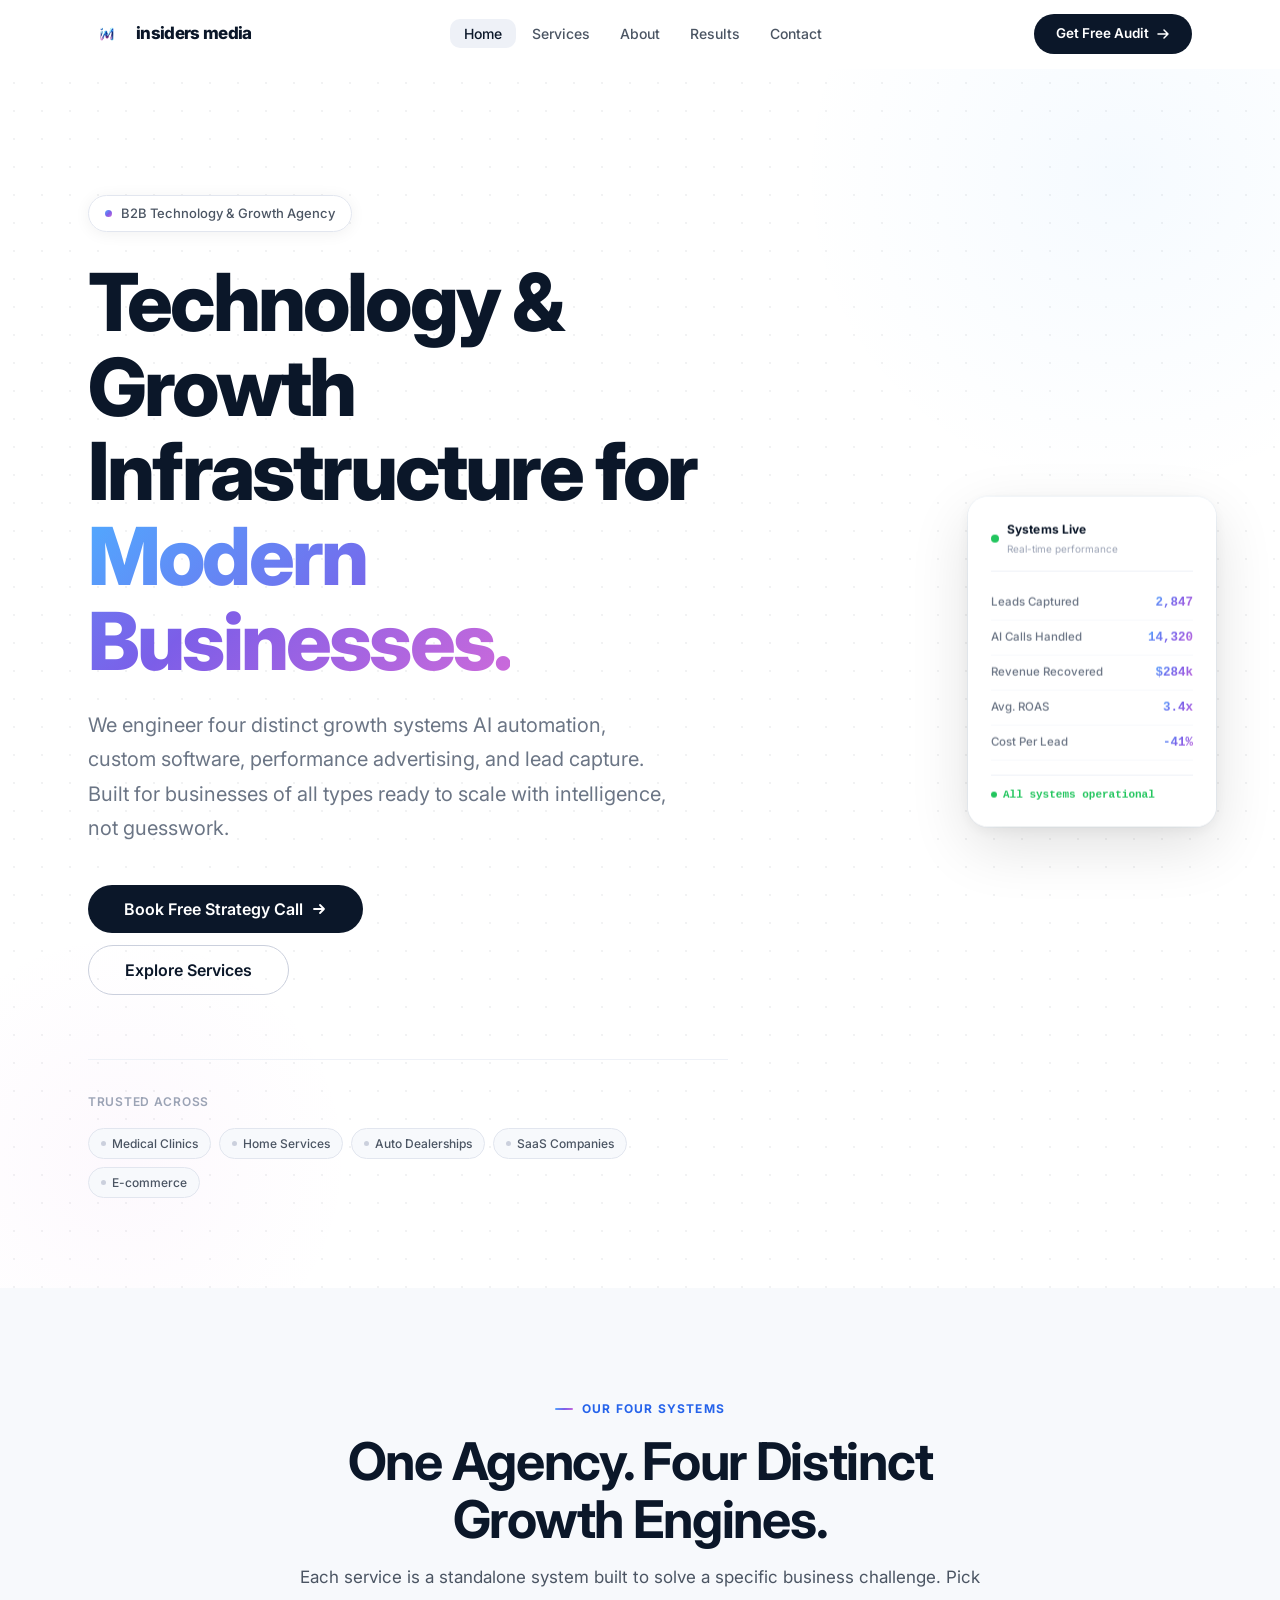
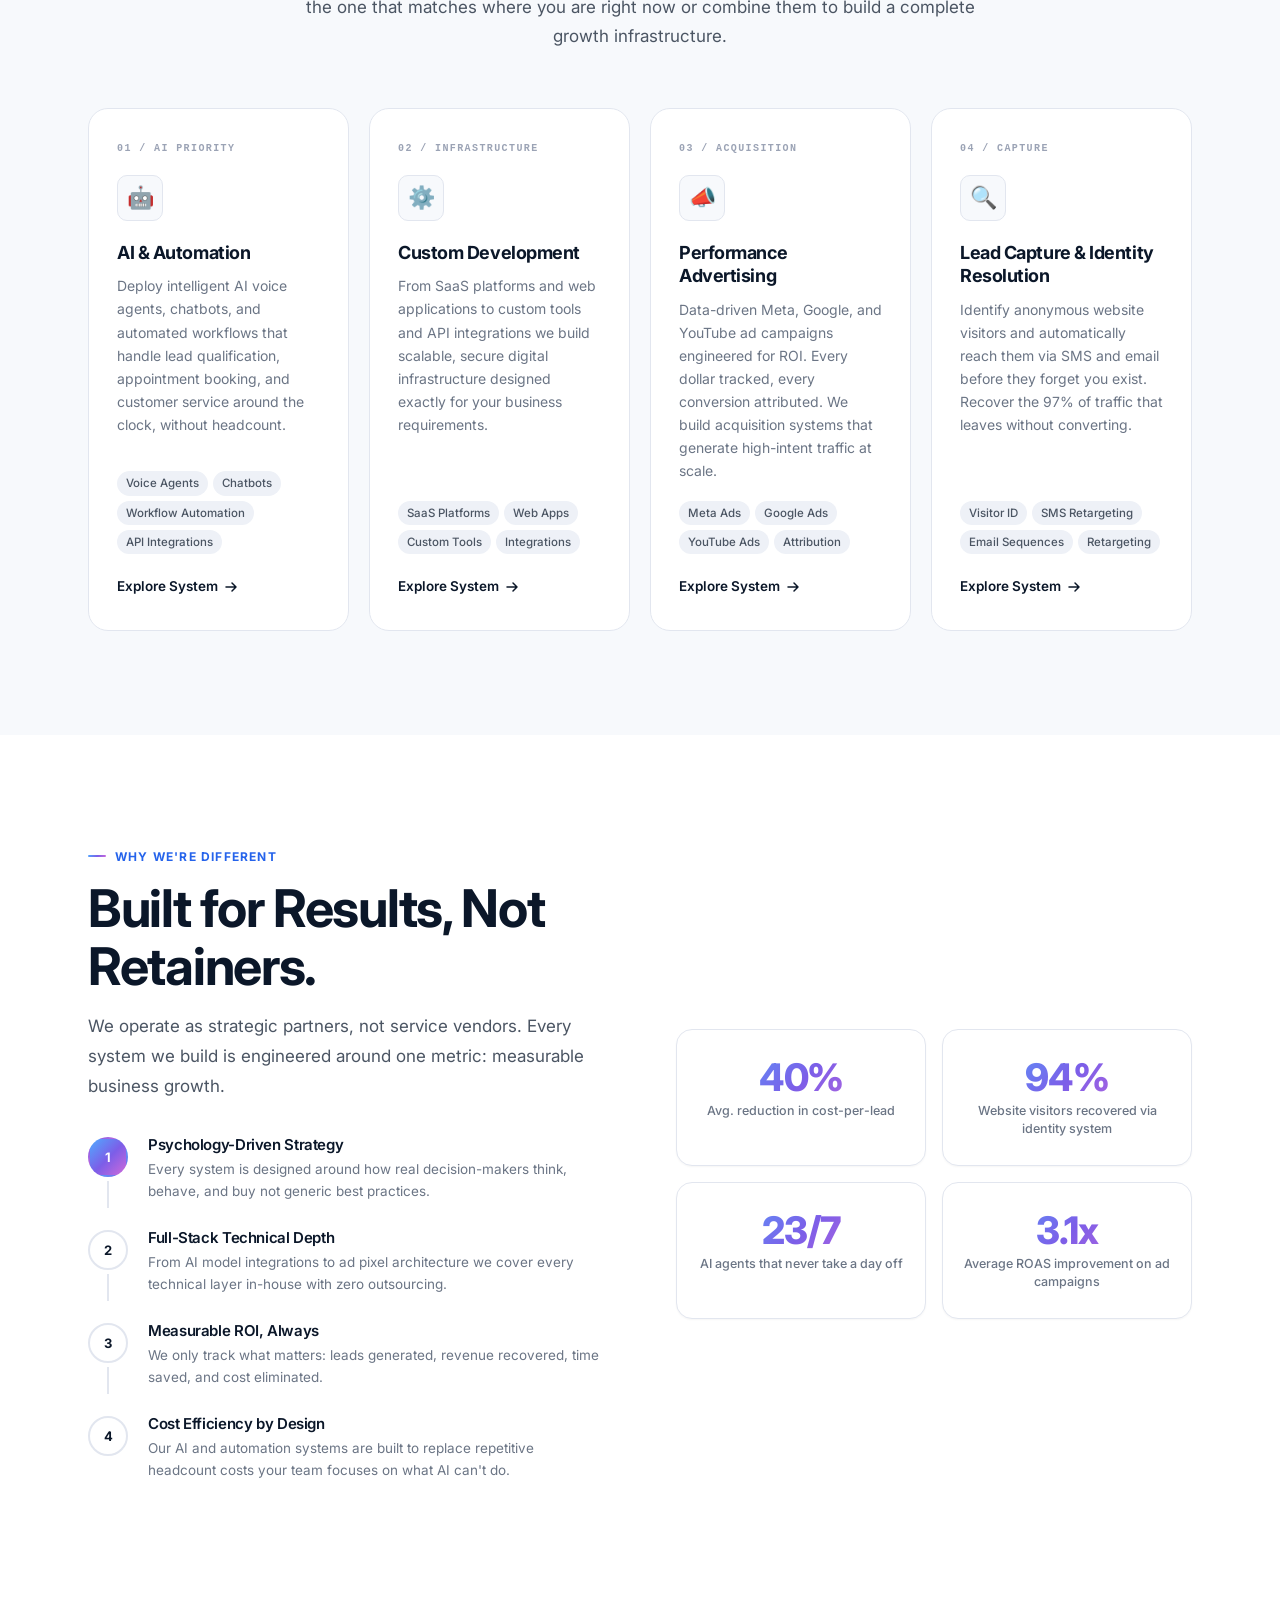
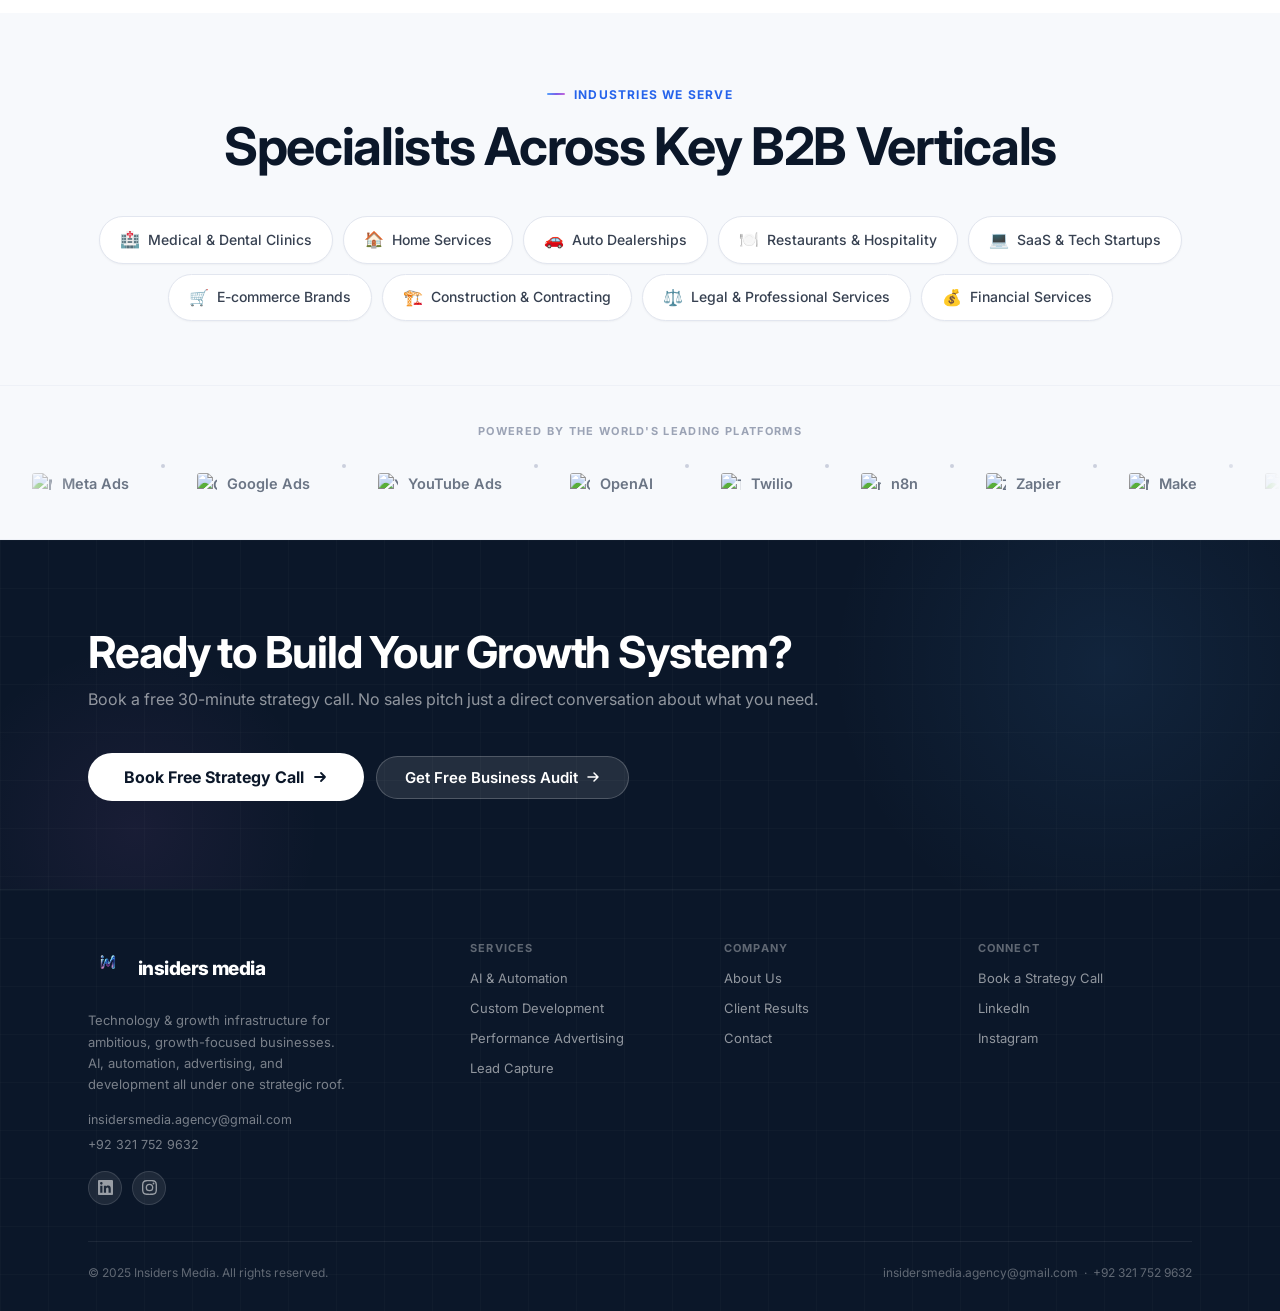
==== commit ffa4edd8: "feat: add Get Free Business Audit CTA to homepage, services and results CTA banners" ====
--- a/index.html
+++ b/index.html
@@ -396,8 +396,9 @@
           <span>Book Free Strategy Call</span>
           <svg class="arrow" width="16" height="16" viewBox="0 0 16 16" fill="none"><path d="M3 8h10M9 4l4 4-4 4" stroke="currentColor" stroke-width="1.8" stroke-linecap="round" stroke-linejoin="round"/></svg>
         </a>
-        <a href="contact.html" class="btn btn--ghost" id="cta-banner-contact">
-          <span>View Contact Options</span>
+        <a href="audit.html" class="btn btn--ghost" id="cta-banner-audit">
+          <span>Get Free Business Audit</span>
+          <svg class="arrow" width="14" height="14" viewBox="0 0 14 14" fill="none"><path d="M2 7h10M8 3l4 4-4 4" stroke="currentColor" stroke-width="1.5" stroke-linecap="round" stroke-linejoin="round"/></svg>
         </a>
       </div>
     </div>
